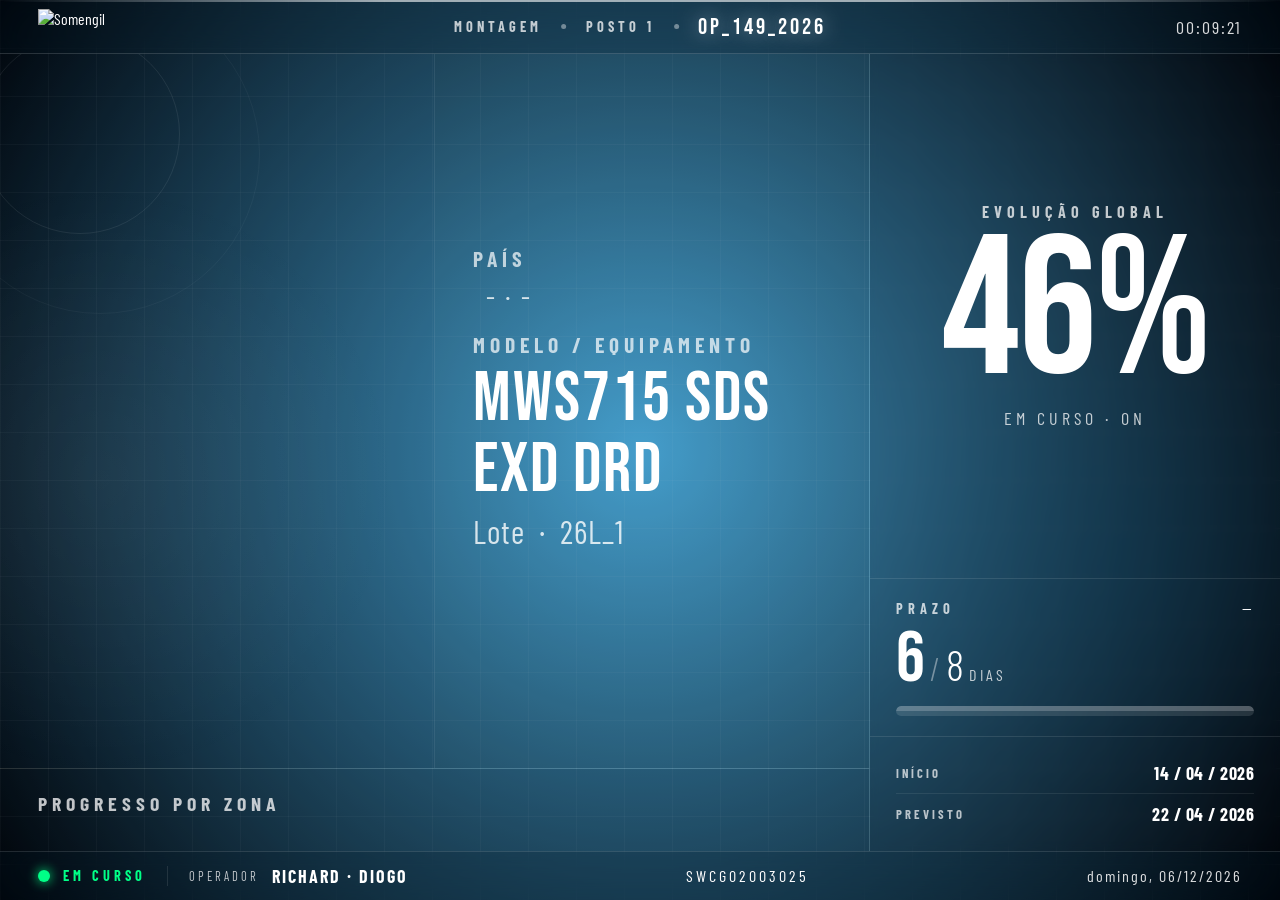
==== index1.html @ 42f98ad4 "Create index1.html" ====
<!DOCTYPE html>
<html lang="pt">
<head>
<meta charset="UTF-8">
<meta name="viewport" content="width=device-width, initial-scale=1.0">
<title>SOMENGIL · PM1</title>
<link href="https://fonts.googleapis.com/css2?family=Bebas+Neue&family=Barlow+Condensed:wght@300;400;600;700;900&display=swap" rel="stylesheet">
<style>
*, *::before, *::after { box-sizing: border-box; margin: 0; padding: 0; }

:root {
  --cyan:  #00d4ff;
  --green: #00ff87;
  --amber: #ffaa00;
  --red:   #ff3b3b;
  --bg:    #03060d;

  /* Alturas de referência — centralizam os números mágicos */
  --header-h: clamp(52px, 6vh, 70px);
  --footer-h: clamp(46px, 5.5vh, 60px);
  --side-pad: clamp(20px, 3vw, 48px);
}

html, body {
  width: 100%; height: 100%;
  background: radial-gradient(circle at center, rgba(81,184,234,1) 0%, rgba(0,0,0,1) 100%);
  background-attachment: fixed;
  color: #fff;
  font-family: 'Barlow Condensed', sans-serif;
  overflow-x: hidden;
  overflow-y: auto;
}

/* ══════════════════════════════════════
   LAYOUT
══════════════════════════════════════ */
.shell {
  display: grid;
  grid-template-rows: var(--header-h) 1fr var(--footer-h);
  height: 100vh;
  height: 100dvh; /* usa dvh quando disponível para evitar saltos em mobile */
  position: relative;
  min-height: 0;
}

/* ══════════════════════════════════════
   BACKGROUND TEXTURE
══════════════════════════════════════ */
.bg-grid {
  position: fixed;
  inset: 0;
  background-image:
    linear-gradient(rgba(255,255,255,0.04) 1px, transparent 1px),
    linear-gradient(90deg, rgba(255,255,255,0.04) 1px, transparent 1px);
  background-size: 48px 48px;
  pointer-events: none;
  z-index: 0;
}

.bg-glow-left {
  position: fixed;
  left: -200px; top: 20%;
  width: 600px; height: 600px;
  background: radial-gradient(circle, rgba(255,255,255,0.06) 0%, transparent 70%);
  pointer-events: none;
  z-index: 0;
}

.bg-glow-right {
  position: fixed;
  right: -100px; bottom: 10%;
  width: 500px; height: 500px;
  background: radial-gradient(circle, rgba(0,80,120,0.15) 0%, transparent 70%);
  pointer-events: none;
  z-index: 0;
}

/* ══════════════════════════════════════
   HEADER
══════════════════════════════════════ */
header {
  position: relative; z-index: 2;
  display: flex;
  align-items: center;
  justify-content: space-between;
  padding: 0 var(--side-pad);
  background: rgba(0,20,40,0.35);
  backdrop-filter: blur(12px);
  border-bottom: 1px solid rgba(255,255,255,0.15);
  min-height: 0;
}

.h-logo {
  display: flex; align-items: center; gap: 14px;
}
.h-logo img { height: clamp(26px, 4vh, 36px); width: auto; display: block; }

.h-brand {
  font-family: 'Bebas Neue', sans-serif;
  font-size: clamp(24px, 3vh, 36px);
  letter-spacing: 6px; color: #fff;
  text-shadow: 0 0 30px rgba(255,255,255,0.3);
}

.h-center {
  position: absolute; left: 50%; transform: translateX(-50%);
  display: flex; align-items: center; gap: clamp(10px, 1.5vw, 20px);
}

.h-badge {
  font-size: clamp(12px, 1.6vh, 16px); font-weight: 700; letter-spacing: 4px;
  text-transform: uppercase; color: rgba(255,255,255,0.75);
  white-space: nowrap;
}

.h-sep { width: 5px; height: 5px; border-radius: 50%; background: rgba(255,255,255,0.4); flex-shrink: 0; }

.h-op {
  font-family: 'Bebas Neue', sans-serif;
  font-size: clamp(18px, 2.6vh, 26px); letter-spacing: 3px; color: #fff;
  text-shadow: 0 0 20px rgba(255,255,255,0.5);
  white-space: nowrap;
}

.h-time {
  font-size: clamp(14px, 2vh, 20px); letter-spacing: 2px; color: rgba(255,255,255,0.85);
  white-space: nowrap;
}

/* ══════════════════════════════════════
   MAIN
══════════════════════════════════════ */
main {
  position: relative; z-index: 2;
  display: grid;
  grid-template-columns: 1fr clamp(340px, 32vw, 475px);
  gap: 0;
  overflow: hidden;
  min-height: 0;
  min-width: 0;
}

/* ══════════════════════════════════════
   LEFT PANEL
   Mudança principal: em vez de 1.2fr / 1px / 0.8fr (que pode esmagar zonas),
   as zonas recebem auto (pelo conteúdo) e o hero recebe 1fr (enche o resto).
   Assim, quando a altura encolhe, é o hero que encolhe primeiro — e nunca as zonas.
══════════════════════════════════════ */
.left {
  display: grid;
  grid-template-rows: minmax(0, 1fr) 1px auto;
  border-right: 1px solid rgba(255,255,255,0.12);
  min-height: 0;
  min-width: 0;
}

.divider-h { background: rgba(255,255,255,0.1); }

/* TOP LEFT — HERO */
.hero {
  display: grid;
  grid-template-columns: 1fr 1fr;
  overflow: hidden;
  min-height: 0;
}

.hero-evolucao {
  padding: clamp(16px, 3vh, 32px) clamp(20px, 3vw, 40px);
  display: flex;
  flex-direction: column;
  justify-content: center;
  border-right: 1px solid rgba(255,255,255,0.08);
  position: relative;
  overflow: visible;
  background: rgba(0,20,50,0.2);
  min-height: 0;
  min-width: 0;
}

.hero-evolucao::before {
  content: '';
  position: absolute;
  left: -20px; top: -20px;
  width: 200px; height: 200px;
  border-radius: 50%;
  border: 1px solid rgba(255,255,255,0.08);
}
.hero-evolucao::after {
  content: '';
  position: absolute;
  left: -60px; top: -60px;
  width: 320px; height: 320px;
  border-radius: 50%;
  border: 1px solid rgba(255,255,255,0.04);
}

.ev-label {
  font-size: 16px; font-weight: 700; letter-spacing: 5px;
  text-transform: uppercase; color: rgba(255,255,255,0.75);
  margin-bottom: 8px; position: relative; z-index: 1;
}

.ev-number {
  font-family: 'Bebas Neue', sans-serif;
  font-size: clamp(120px, 15vw, 200px);
  line-height: .85;
  letter-spacing: -2px;
  position: relative; z-index: 1;
}

.ev-sub {
  font-size: 18px; letter-spacing: 4px;
  color: rgba(255,255,255,0.75);
  text-transform: uppercase;
  margin-top: 12px; position: relative; z-index: 1;
}

/* HERO RIGHT — IDENTIDADE
   Fontes reduzidas e fluidas para poupar altura vertical.
*/
.hero-id {
  padding: clamp(16px, 3vh, 32px) clamp(20px, 3vw, 40px);
  display: flex; flex-direction: column; justify-content: center;
  gap: 0;
  background: rgba(0,10,30,0.15);
  min-height: 0;
  min-width: 0;
  overflow: hidden;
}

.id-modelo-label,
.id-cliente-label {
  font-size: clamp(18px, 2.4vh, 32px);
  font-weight: 700; letter-spacing: 5px;
  text-transform: uppercase; color: rgba(255,255,255,0.7);
  margin-bottom: clamp(4px, 0.8vh, 10px);
}

.id-modelo {
  font-family: 'Bebas Neue', sans-serif;
  font-size: clamp(42px, 5.5vw, 92px);
  letter-spacing: 2px; color: #fff;
  line-height: 1;
  margin-bottom: clamp(4px, 0.8vh, 8px);
}

.id-lote {
  font-size: clamp(22px, 3.6vh, 46px);
  color: rgba(255,255,255,0.8);
  letter-spacing: 1px;
  margin-bottom: clamp(14px, 3vh, 36px);
}

.id-cliente {
  font-size: clamp(21.42px, 2.45vw, 48.96px);
  font-weight: 700;
  text-transform: uppercase; letter-spacing: 1px;
  color: #fff; line-height: 1.1;
  margin-bottom: clamp(4px, 0.8vh, 10px);
}

.id-pais {
  display: flex; align-items: center; gap: clamp(8px, 1vw, 14px);
}
.id-flag {
  font-size: clamp(32px, 5vh, 64px);
  line-height: 1;
}
.id-pais-info {
  font-size: clamp(20px, 3.2vh, 44px);
  letter-spacing: 2px;
  color: rgba(255,255,255,0.8); text-transform: uppercase;
}

/* BOTTOM LEFT — ZONAS
   Paddings e fontes agora fluidos para garantir que cabem sempre.
*/
.zonas-panel {
  padding: clamp(14px, 2.4vh, 28px) clamp(20px, 3vw, 40px);
  display: flex; flex-direction: column; gap: 0;
  background: rgba(0,15,40,0.2);
  min-height: 0;
  min-width: 0;
}

.zonas-title {
  font-size: clamp(16px, 2.2vh, 22px);
  font-weight: 700; letter-spacing: 5px;
  text-transform: uppercase; color: rgba(255,255,255,0.75);
  margin-bottom: clamp(10px, 1.6vh, 16px);
}

.zonas-grid {
  display: grid;
  grid-template-columns: repeat(4, 1fr);
  grid-auto-rows: 1fr;
  gap: clamp(10px, 1.6vh, 16px) clamp(14px, 2vw, 24px);
  flex: 1;
  min-height: 0;
}

.zona-card {
  display: flex; flex-direction: column;
  gap: clamp(4px, 0.8vh, 8px);
  padding: clamp(10px, 1.6vh, 16px) clamp(12px, 1.4vw, 18px);
  border: 1px solid rgba(255,255,255,0.12);
  border-radius: 10px;
  background: rgba(255,255,255,0.07);
  backdrop-filter: blur(8px);
  position: relative;
  overflow: hidden;
  transition: border-color .3s, background .3s;
  min-width: 0;
}

.zona-card.done  { border-color: rgba(0,255,135,0.4);  background: rgba(0,255,135,0.08); }
.zona-card.going { border-color: rgba(255,255,255,0.25); background: rgba(255,255,255,0.1); }
.zona-card.empty { border-color: rgba(255,255,255,0.06); background: rgba(0,0,0,0.15); }

/* Card que ocupa 2 linhas do grid (ex: Planeamento, Testes) */
.zona-card.tall { grid-row: span 2; }

.zona-card-label {
  font-size: clamp(14px, 1.8vh, 22px);
  font-weight: 700; letter-spacing: 3px;
  text-transform: uppercase; color: rgba(255,255,255,0.75);
  white-space: nowrap;
  overflow: hidden;
  text-overflow: ellipsis;
}
.zona-card.done  .zona-card-label { color: #00ff87; }
.zona-card.going .zona-card-label { color: #fff; }
.zona-card.empty .zona-card-label { color: rgba(255,255,255,0.4); }

.zona-card-pct {
  font-family: 'Bebas Neue', sans-serif;
  font-size: clamp(38px, 6vh, 72px);
  line-height: 1; letter-spacing: 1px;
}

.zona-card-bar {
  height: clamp(6px, 1vh, 10px);
  background: rgba(255,255,255,0.12);
  border-radius: 5px; overflow: hidden;
}
.zona-card-fill { height: 100%; border-radius: 5px; }

/* Variante: card em modo lista (ex: Área Técnica → últimos lotes em soldadura) */
.zona-card.list {
  gap: clamp(2px, 0.4vh, 4px);
  justify-content: flex-start;
}
.zona-card.list .zona-card-label {
  margin-bottom: clamp(2px, 0.4vh, 4px);
}
.zona-card-list-header {
  font-size: clamp(10px, 1.2vh, 12px);
  font-weight: 700;
  letter-spacing: 2px;
  text-transform: uppercase;
  color: rgba(255,255,255,0.5);
  padding-bottom: clamp(2px, 0.4vh, 4px);
  border-bottom: 1px solid rgba(255,255,255,0.1);
}
.zona-card-list-items {
  display: flex;
  flex-direction: column;
  gap: clamp(1px, 0.3vh, 3px);
  flex: 1;
  min-height: 0;
  overflow: hidden;
}
.zona-card-list-item {
  font-family: 'Barlow Condensed', sans-serif;
  font-size: clamp(13px, 1.7vh, 18px);
  font-weight: 600;
  color: rgba(255,255,255,0.9);
  letter-spacing: 0.5px;
  white-space: nowrap;
  overflow: hidden;
  text-overflow: ellipsis;
  line-height: 1.25;
}
.zona-card-list-empty {
  font-family: 'Barlow Condensed', sans-serif;
  font-size: clamp(12px, 1.5vh, 16px);
  color: rgba(255,255,255,0.35);
  font-style: italic;
}

/* ══════════════════════════════════════
   RIGHT PANEL
══════════════════════════════════════ */
.right {
  display: flex;
  flex-direction: column;
  overflow: hidden;
  background: rgba(0,10,30,0.25);
  backdrop-filter: blur(4px);
  min-height: 0;
  min-width: 0;
}

/* GLOBO / EVOLUÇÃO */
.globe-section {
  flex: 1;
  display: flex;
  align-items: center;
  justify-content: center;
  position: relative;
  border-bottom: 1px solid rgba(255,255,255,0.1);
  overflow: hidden;
  min-height: 0;
  padding: clamp(10px, 1.5vh, 20px) 0;
}

/* PRAZO */
.prazo-section {
  padding: clamp(14px, 2.2vh, 24px) clamp(18px, 2vw, 28px);
  border-bottom: 1px solid rgba(255,255,255,0.1);
}

.prazo-top {
  display: flex; justify-content: space-between; align-items: flex-end;
  margin-bottom: clamp(8px, 1.2vh, 12px);
  gap: 10px;
}

.prazo-label {
  font-size: clamp(13px, 1.6vh, 16px);
  font-weight: 700; letter-spacing: 5px;
  text-transform: uppercase; color: rgba(255,255,255,0.75);
}

.prazo-folga {
  font-size: clamp(14px, 1.8vh, 18px);
  letter-spacing: 2px;
  text-transform: uppercase;
  text-align: right;
}

.prazo-numbers {
  display: flex; align-items: baseline; gap: 6px;
  margin-bottom: clamp(10px, 1.4vh, 14px);
}
.prazo-used {
  font-family: 'Bebas Neue', sans-serif;
  font-size: clamp(52px, 8vh, 80px);
  line-height: .9; letter-spacing: -1px;
}
.prazo-div { font-size: clamp(24px, 3.6vh, 36px); color: rgba(255,255,255,0.4); font-weight: 300; }
.prazo-total { font-size: clamp(32px, 4.8vh, 48px); color: #fff; font-weight: 300; letter-spacing: -1px; }
.prazo-unit { font-size: clamp(14px, 1.8vh, 18px); letter-spacing: 3px; text-transform: uppercase; color: rgba(255,255,255,0.75); align-self: flex-end; padding-bottom: clamp(6px, 1vh, 10px); }

.prazo-track {
  height: clamp(8px, 1.2vh, 12px);
  background: rgba(255,255,255,0.12);
  border-radius: 6px; overflow: hidden;
}
.prazo-fill-bar {
  height: 100%;
  border-radius: 6px;
  position: relative;
  overflow: hidden;
}
.prazo-fill-bar::after {
  content: '';
  position: absolute;
  top: 0; left: 0; right: 0;
  height: 50%;
  background: rgba(255,255,255,0.2);
  border-radius: 6px 6px 0 0;
}

/* DETALHES */
.details-section {
  padding: clamp(12px, 1.8vh, 20px) clamp(18px, 2vw, 28px);
  display: flex; flex-direction: column; gap: 0;
}

.detail-row {
  display: flex; justify-content: space-between; align-items: center;
  padding: clamp(6px, 1vh, 9px) 0;
  border-bottom: 1px solid rgba(255,255,255,0.08);
}
.detail-row:last-child { border-bottom: none; }

.d-k {
  font-size: clamp(11px, 1.4vh, 14px);
  font-weight: 700; letter-spacing: 3px;
  text-transform: uppercase; color: rgba(255,255,255,0.7);
}
.d-v {
  font-size: clamp(16px, 2vh, 20px);
  font-weight: 700;
  color: #fff; letter-spacing: .5px;
}

/* ══════════════════════════════════════
   FOOTER
══════════════════════════════════════ */
footer {
  position: relative; z-index: 2;
  display: flex; align-items: center; justify-content: space-between;
  padding: 0 var(--side-pad);
  background: rgba(0,20,40,0.35);
  backdrop-filter: blur(12px);
  border-top: 1px solid rgba(255,255,255,0.12);
  min-height: 0;
  gap: 10px;
}

.f-left { display: flex; align-items: center; gap: clamp(8px, 1vw, 16px); min-width: 0; }
.f-dot  { width: 12px; height: 12px; border-radius: 50%; background: var(--green); box-shadow: 0 0 12px var(--green); flex-shrink: 0; }
.f-status { font-size: clamp(12px, 1.6vh, 16px); font-weight: 700; letter-spacing: 4px; text-transform: uppercase; color: var(--green); white-space: nowrap; }
.f-op-label { font-size: clamp(11px, 1.4vh, 14px); letter-spacing: 3px; text-transform: uppercase; color: rgba(255,255,255,0.75); white-space: nowrap; }
.f-op { font-size: clamp(16px, 2vh, 22px); font-weight: 700; letter-spacing: 2px; text-transform: uppercase; color: #fff; white-space: nowrap; }

.f-center { text-align: center; flex-shrink: 1; min-width: 0; }
.f-nserie { font-size: clamp(13px, 1.8vh, 18px); letter-spacing: 3px; color: #fff; text-transform: uppercase; white-space: nowrap; overflow: hidden; text-overflow: ellipsis; }

.f-right { text-align: right; flex-shrink: 0; }
.f-date  { font-size: clamp(13px, 1.8vh, 18px); letter-spacing: 2px; color: rgba(255,255,255,0.85); white-space: nowrap; }

/* ══════════════════════════════════════
   TOP ACCENT
══════════════════════════════════════ */
.top-accent {
  position: fixed; top: 0; left: 0; right: 0; height: 2px; z-index: 100;
  background: linear-gradient(90deg, transparent, rgba(255,255,255,0.6) 30%, rgba(255,255,255,0.6) 70%, transparent);
}

/* ══════════════════════════════════════
   MEDIA QUERIES — ajuste em ecrãs baixos
   Quando a altura da viewport é pequena (típico em 13" touchscreen
   industrial), encolhemos ainda mais o hero-id e damos prioridade às zonas.
══════════════════════════════════════ */
@media (max-height: 820px) {
  .hero-id { padding-top: 14px; padding-bottom: 14px; }
  .id-lote { margin-bottom: 14px; }
  .id-cliente-label { margin-top: 0 !important; }
}

@media (max-height: 720px) {
  /* Em ecrãs muito baixos, esconde decorações laterais do globo para poupar GPU */
  .hero-evolucao::before,
  .hero-evolucao::after { display: none; }

  /* Labels de ID mais compactas */
  .id-modelo-label,
  .id-cliente-label { letter-spacing: 3px; }

  /* Centraliza o hero-id verticalmente para aproveitar espaço */
  .hero-id { gap: 0; }
}

@media (max-height: 620px) {
  /* Em alturas críticas, o hero-id passa de 2 blocos (modelo + cliente)
     para layout mais apertado e o globo fica um pouco mais pequeno. */
  .id-lote { margin-bottom: 8px; }
  .zonas-grid { gap: 8px 12px; }
  .zona-card { padding: 8px 12px; }
  .zona-card-pct { font-size: clamp(32px, 5vh, 48px); }
}

/* Ecrãs estreitos — empilha painéis (útil se a unidade rodar em portrait) */
@media (max-width: 900px) {
  html, body {
    min-width: 0;
  }

  .shell {
    width: 100%;
    max-width: 100%;
    height: auto;
    min-height: 100vh;
    overflow-x: hidden;
  }

  main {
    width: 100%;
    max-width: 100%;
    grid-template-columns: 1fr;
    grid-template-rows: 1fr auto;
  }

  .left,
  .right,
  .zonas-panel,
  .prazo-section,
  .details-section,
  .hero,
  .hero-evolucao,
  .hero-id {
    width: 100%;
    max-width: 100%;
  }

  .hero {
    grid-template-columns: 1fr;
  }

  .hero-evolucao,
  .hero-id,
  .zonas-panel,
  .prazo-section,
  .details-section {
    padding-left: clamp(12px, 3vw, 20px);
    padding-right: clamp(12px, 3vw, 20px);
  }

  .hero-evolucao {
    padding-top: clamp(14px, 2.5vh, 22px);
    padding-bottom: clamp(14px, 2.5vh, 22px);
  }

  .hero-id {
    padding-top: clamp(14px, 2.5vh, 22px);
    padding-bottom: clamp(14px, 2.5vh, 22px);
  }

  .prazo-numbers {
    flex-wrap: wrap;
    gap: 0.5rem;
  }

  .prazo-used {
    font-size: clamp(40px, 10vw, 60px);
  }

  .prazo-div,
  .prazo-total {
    font-size: clamp(22px, 6vw, 34px);
  }

  .prazo-unit {
    font-size: clamp(12px, 3.5vw, 16px);
  }

  .zona-card {
    padding: clamp(8px, 1.2vh, 12px);
  }

  .zonas-grid {
    width: 100%;
    max-width: 100%;
    grid-template-columns: repeat(2, minmax(0, 1fr));
    gap: clamp(8px, 1.2vh, 12px) clamp(10px, 2vw, 14px);
    grid-auto-rows: minmax(0, auto);
  }

  .zona-card {
    width: 100%;
    min-width: 0;
  }

  .id-modelo {
    font-size: clamp(28px, 8vw, 46px);
  }

  .id-cliente {
    font-size: clamp(18px, 5vw, 36px);
  }

  .id-pais-info {
    font-size: clamp(16px, 4vw, 30px);
  }

  .detail-row {
    flex-wrap: wrap;
    gap: 0.5rem;
  }

  .d-v {
    font-size: clamp(14px, 3.5vw, 18px);
  }

  .left { border-right: none; border-bottom: 1px solid rgba(255,255,255,0.12); }
  .h-center { display: none; } /* demasiado apertado */
}
</style>
</head>
<body>

<div class="top-accent"></div>
<div class="bg-grid"></div>
<div class="bg-glow-left"></div>
<div class="bg-glow-right"></div>

<div class="shell">

  <!-- HEADER -->
  <header>
    <div class="h-logo">
      <img src="https://res.cloudinary.com/djxxk3ipz/image/upload/v1776687956/somengil_logo_white_wzwrm0.png" alt="Somengil">
    </div>

    <div class="h-center">
      <span class="h-badge">Montagem</span>
      <div class="h-sep"></div>
      <span class="h-badge">Posto 1</span>
      <div class="h-sep"></div>
      <span class="h-op">OP_149_2026</span>
    </div>

    <span class="h-time" id="htime">—</span>
  </header>

  <!-- MAIN -->
  <main>

    <!-- LEFT -->
    <div class="left">

      <!-- HERO -->
      <div class="hero">
        <div class="hero-evolucao" style="align-items:center;justify-content:center;padding:0;overflow:visible;position:relative;" id="globeContainer">
          <!-- Three.js globe renders here -->
        </div>

        <div class="hero-id">
          <div class="id-modelo-label">País</div>
          <div class="id-pais">
            <span class="id-flag"></span>
            <span class="id-pais-info">- · -</span>
          </div>

          <div class="id-cliente-label" style="margin-top:clamp(10px,2vh,20px);">Modelo / Equipamento</div>
          <div class="id-modelo">MWS715 SDS EXD DRD</div>
          <div class="id-lote">Lote &nbsp;·&nbsp; 26L_1</div>
        </div>
      </div>

      <div class="divider-h"></div>

      <!-- ZONAS -->
      <div class="zonas-panel">
        <div class="zonas-title">Progresso por Zona</div>
        <div class="zonas-grid" id="zonasGrid"></div>
      </div>

    </div>

    <!-- RIGHT -->
    <div class="right">

      <!-- EVOLUÇÃO -->
      <div class="globe-section" style="flex-direction:column;gap:clamp(6px,1vh,10px);">
        <div style="font-size:clamp(14px,1.8vh,20px);font-weight:700;letter-spacing:5px;text-transform:uppercase;color:rgba(255,255,255,0.75);">Evolução Global</div>
        <div id="evNum" style="font-family:'Bebas Neue',sans-serif;font-size:clamp(140px,22vh,340px);line-height:.85;letter-spacing:-2px;">46%</div>
        <div id="statusLabel" style="font-size:clamp(15px,2vh,22px);letter-spacing:4px;color:rgba(255,255,255,0.75);text-transform:uppercase;">Em Curso · ON</div>
      </div>

      <!-- PRAZO -->
      <div class="prazo-section">
        <div class="prazo-top">
          <span class="prazo-label">Prazo</span>
          <span class="prazo-folga" id="folgaSpan">—</span>
        </div>
        <div class="prazo-numbers">
          <div class="prazo-used" id="prazoUsed">6</div>
          <div class="prazo-div">/</div>
          <div class="prazo-total">8</div>
          <div class="prazo-unit">dias</div>
        </div>
        <div class="prazo-track">
          <div class="prazo-fill-bar" id="prazoBar"></div>
        </div>
      </div>

      <!-- DETALHES -->
      <div class="details-section">
        <div class="detail-row">
          <span class="d-k">Início</span>
          <span class="d-v">14 / 04 / 2026</span>
        </div>
        <div class="detail-row">
          <span class="d-k">Previsto</span>
          <span class="d-v">22 / 04 / 2026</span>
        </div>
      </div>

    </div>

  </main>

  <!-- FOOTER -->
  <footer>
    <div class="f-left">
      <div class="f-dot"></div>
      <span class="f-status">Em Curso</span>
      <span style="width:1px;height:20px;background:rgba(255,255,255,0.1);margin:0 8px;flex-shrink:0;"></span>
      <span class="f-op-label">Operador</span>
      <span class="f-op">Richard · Diogo</span>
    </div>
    <div class="f-center">
      <div class="f-nserie">SWCG02003025</div>
    </div>
    <div class="f-right">
      <div class="f-date" id="fdate">—</div>
    </div>
  </footer>

</div>

<script src="https://cdnjs.cloudflare.com/ajax/libs/three.js/r128/three.min.js"></script>
<script>
const SHEET_CONFIG_DEFAULT = {
  id: '1GQUB52a2gKR429bjqJrNkbP5rjR7Z_4v85z9M7_Cr8Y',
  tab: 'PM1',
  keyHeader: null,
  keyValue: null,
  targetHeader: 'EVOLUÇÃO',
  targetColumn: 'Y',
};

// Cache system to avoid multiple fetches
let sheetCache = {};
let sheetCachePromises = {};

function getCacheKey(config) {
  const cfg = Object.assign({}, SHEET_CONFIG_DEFAULT, config);
  return `${cfg.id}|${cfg.tab}`;
}

function getSheetEndpoint(config) {
  const sheetId = encodeURIComponent(config.id);
  const sheetTab = encodeURIComponent(config.tab);
  return `https://docs.google.com/spreadsheets/d/${sheetId}/gviz/tq?tqx=out:json&sheet=${sheetTab}&headers=1`;
}

function parseGvizResponse(text) {
  const match = text.match(/google\.visualization\.Query\.setResponse\((.*)\);?$/s);
  if (!match) {
    throw new Error('Invalid Google Sheets response format');
  }
  return JSON.parse(match[1]);
}

function normalizeString(value) {
  return String(value || '').trim().normalize('NFC').toLowerCase();
}

function columnLetterToIndex(letter) {
  if (!letter) return -1;
  const normalized = String(letter).trim().toUpperCase();
  let index = 0;
  for (let i = 0; i < normalized.length; i += 1) {
    const charCode = normalized.charCodeAt(i);
    if (charCode < 65 || charCode > 90) {
      return -1;
    }
    index = index * 26 + (charCode - 65 + 1);
  }
  return index - 1;
}

function findSheetCell(table, headerLabel, fallbackColumn) {
  if (!table || !Array.isArray(table.cols)) {
    return -1;
  }

  // Prioritize column letter if provided
  if (fallbackColumn) {
    const fallbackIndex = columnLetterToIndex(fallbackColumn);
    if (fallbackIndex >= 0 && fallbackIndex < table.cols.length) {
      return fallbackIndex;
    }
  }

  // Fall back to header matching
  if (headerLabel) {
    const label = normalizeString(headerLabel);
    return table.cols.findIndex(col => normalizeString(col.label || col.id || '') === label);
  }

  return -1;
}

function getValueFromRow(row, index) {
  if (!row || !Array.isArray(row.c) || index < 0) {
    return null;
  }
  const cell = row.c[index];
  if (!cell) {
    return null;
  }
  return cell.v != null ? cell.v : (cell.f != null ? cell.f : null);
}

function findRowByKey(table, keyHeader, keyValue) {
  if (!Array.isArray(table.rows) || table.rows.length === 0) {
    return null;
  }
  if (keyHeader && keyValue) {
    const keyIndex = findSheetCell(table, keyHeader);
    if (keyIndex >= 0) {
      const found = table.rows.find(row => {
        const cellValue = getValueFromRow(row, keyIndex);
        return normalizeString(cellValue) === normalizeString(keyValue);
      });
      if (found) {
        return found;
      }
    }
  }
  return table.rows[0] || null;
}

function parseSheetPercentage(value) {
  if (value == null) {
    return null;
  }

  if (typeof value === 'number') {
    const pct = Math.abs(value) <= 1 ? value * 100 : value;
    return Math.round(pct);
  }

  const str = String(value).trim();
  const percentMatch = str.match(/^(-?\d+(?:[\.,]\d+)?)\s*%$/);
  if (percentMatch) {
    return Math.round(Number(percentMatch[1].replace(',', '.')));
  }

  const numericMatch = str.replace(/\s+/g, '').replace(',', '.').match(/(-?\d+(?:\.\d+)?)/);
  if (!numericMatch) {
    return null;
  }
  const numeric = Number(numericMatch[1]);
  const pct = numeric <= 1 ? numeric * 100 : numeric;
  return Math.round(pct);
}

function parseSheetDate(value) {
  if (value == null) {
    return null;
  }

  // Handle Google Sheets date format like "Date(2026,3,14)"
  const dateMatch = String(value).match(/Date\((\d+),(\d+),(\d+)\)/);
  if (dateMatch) {
    const year = parseInt(dateMatch[1]);
    const month = parseInt(dateMatch[2]); // 0-based in JS Date
    const day = parseInt(dateMatch[3]);
    const date = new Date(year, month, day);
    return date;
  }

  // Try to parse as regular date string
  const date = new Date(String(value));
  if (!isNaN(date.getTime())) {
    return date;
  }

  return null;
}

function formatSheetDate(value) {
  const date = parseSheetDate(value);
  if (!date) {
    return String(value);
  }
  return date.toLocaleDateString('pt-PT', { day: '2-digit', month: '2-digit', year: 'numeric' });
}

function getDaysDiff(dateValue1, dateValue2) {
  const date1 = parseSheetDate(dateValue1);
  const date2 = parseSheetDate(dateValue2);
  
  if (!date1 || !date2) {
    return null;
  }

  // Reset time to midnight for accurate day difference
  date1.setHours(0, 0, 0, 0);
  date2.setHours(0, 0, 0, 0);

  return Math.floor((date2 - date1) / (1000 * 60 * 60 * 24));
}

async function fetchSheetTable(config) {
  const endpoint = getSheetEndpoint(config);
  const response = await fetch(endpoint, { cache: 'no-cache' });
  if (!response.ok) {
    throw new Error(`Sheet fetch failed: ${response.status} ${response.statusText}`);
  }
  const text = await response.text();
  const json = parseGvizResponse(text);
  if (!json || !json.table) {
    throw new Error('Sheet response did not contain table data');
  }
  return json.table;
}

function buildRowLookup(table, row) {
  const valuesByHeader = {};
  const valuesByColumn = {};

  if (!row || !Array.isArray(table.cols)) {
    return { valuesByHeader, valuesByColumn };
  }

  table.cols.forEach((col, index) => {
    const value = getValueFromRow(row, index);
    valuesByColumn[index] = value;

    const normalizedLabel = normalizeString(col.label || col.id || `col${index}`);
    valuesByHeader[normalizedLabel] = value;
  });

  return { valuesByHeader, valuesByColumn };
}

async function loadSheetDataCached(config = {}, options = {}) {
  const cfg = Object.assign({}, SHEET_CONFIG_DEFAULT, config);
  const cacheKey = getCacheKey(cfg);
  const forceReload = options.forceReload === true;

  if (!forceReload && sheetCache[cacheKey]) {
    return sheetCache[cacheKey];
  }

  if (!forceReload && sheetCachePromises[cacheKey]) {
    return await sheetCachePromises[cacheKey];
  }

  const promise = (async () => {
    const table = await fetchSheetTable(cfg);
    const row = findRowByKey(table, cfg.keyHeader, cfg.keyValue);
    if (!row) {
      throw new Error('No data row found in sheet');
    }

    const lookup = buildRowLookup(table, row);
    const result = { table, row, valuesByHeader: lookup.valuesByHeader, valuesByColumn: lookup.valuesByColumn };

    sheetCache[cacheKey] = result;
    delete sheetCachePromises[cacheKey];
    return result;
  })();

  sheetCachePromises[cacheKey] = promise;
  try {
    return await promise;
  } catch (error) {
    delete sheetCachePromises[cacheKey];
    throw error;
  }
}

async function loadSheetRow(config = {}) {
  const cached = await loadSheetDataCached(config);
  return cached;
}

function getSheetRowValue(rowData, targetHeader, targetColumn) {
  if (!rowData) {
    return null;
  }

  if (targetHeader) {
    const normalizedHeader = normalizeString(targetHeader);
    if (Object.prototype.hasOwnProperty.call(rowData.valuesByHeader, normalizedHeader)) {
      return rowData.valuesByHeader[normalizedHeader];
    }
  }

  if (targetColumn) {
    const index = columnLetterToIndex(targetColumn);
    if (index >= 0) {
      return rowData.valuesByColumn[index];
    }
  }

  return null;
}

async function loadSheetValue(config = {}) {
  const cfg = Object.assign({}, SHEET_CONFIG_DEFAULT, config);
  const cached = await loadSheetDataCached(cfg);

  return getSheetRowValue(cached, cfg.targetHeader, cfg.targetColumn);
}

function rowValuesSnapshot(rowData) {
  if (!rowData || !rowData.valuesByHeader) {
    return '';
  }
  const entries = Object.entries(rowData.valuesByHeader).sort(([a], [b]) => a.localeCompare(b));
  return JSON.stringify(entries);
}

function watchSheetRow(config = {}, onChange, intervalMs = 20000) {
  let lastSnapshot = null;
  let stopped = false;

  async function check() {
    if (stopped) return;
    try {
      const cached = await loadSheetDataCached(config, { forceReload: true });
      const snapshot = rowValuesSnapshot(cached);
      if (snapshot !== lastSnapshot) {
        lastSnapshot = snapshot;
        onChange(cached);
      }
    } catch (error) {
      console.warn('Sheet watch error:', error);
    }
  }

  check();
  const intervalId = setInterval(check, intervalMs);
  return () => {
    stopped = true;
    clearInterval(intervalId);
  };
}

/**
 * Calcula dias úteis (segunda a sexta) entre duas datas em Portugal
 * @param {Date|String|Number} startDate - Data inicial
 * @param {Date|String|Number} endDate - Data final
 * @param {Boolean} includeStartDay - Se inclui o primeiro dia (padrão: true)
 * @param {Number} year - Ano para determinar feriados (padrão: ano da startDate)
 * @returns {Number} Número de dias úteis
 */
function getWorkDaysCount(startDate, endDate, includeStartDay = true, year = null) {
  const start = parseSheetDate(startDate);
  const end = parseSheetDate(endDate);
  
  if (!start || !end) {
    return null;
  }

  // Feriados nacionais em Portugal (formato: MM-DD)
  const ptHolidays = [
    '01-01', // Ano Novo
    '04-25', // Dia da Liberdade
    '05-01', // Dia do Trabalho
    '06-10', // Dia de Portugal
    '08-15', // Assunção
    '10-05', // Proclamação da República
    '11-01', // Dia de Todos os Santos
    '12-01', // Restauração da Independência
    '12-25', // Natal
  ];

  // Feriados móveis para 2026
  const mobileHolidays2026 = [
    '02-17', // Terça de Carnaval
    '04-17', // Sexta-feira Santa
  ];

  const year4Start = start.getFullYear();
  if (year === year4Start) {
    ptHolidays.push(...mobileHolidays2026);
  }

  const isHoliday = (date) => {
    const monthDay = String(date.getMonth() + 1).padStart(2, '0') + '-' + String(date.getDate()).padStart(2, '0');
    return ptHolidays.includes(monthDay);
  };

  const isWorkDay = (date) => {
    const dayOfWeek = date.getDay();
    // 0 = domingo, 1 = segunda, ..., 5 = sexta, 6 = sábado
    return dayOfWeek >= 1 && dayOfWeek <= 5 && !isHoliday(date);
  };

  let count = 0;
  const current = new Date(start);
  current.setHours(0, 0, 0, 0);
  end.setHours(0, 0, 0, 0);

  // Ajestar se não inclui o dia de início
  if (!includeStartDay) {
    current.setDate(current.getDate() + 1);
  }

  while (current <= end) {
    if (isWorkDay(current)) {
      count++;
    }
    current.setDate(current.getDate() + 1);
  }

  return count;
}

/**
 * Retorna informações de prazo com dias úteis
 * @param {Date|String|Number} startDate - Data de início
 * @param {Date|String|Number} dueDate - Data prevista
 * @param {Date|String|Number} todayDate - Data atual (padrão: hoje)
 * @returns {Object} { totalWorkDays, remainingWorkDays, percentage }
 */
function getDeadlineInfo(startDate, dueDate, todayDate = new Date()) {
  const start = parseSheetDate(startDate);
  const due = parseSheetDate(dueDate);
  const today = parseSheetDate(todayDate);
  
  if (!start || !due || !today) {
    return null;
  }

  const totalWorkDays = getWorkDaysCount(start, due, true, start.getFullYear());
  const remainingWorkDays = getWorkDaysCount(today, due, false, today.getFullYear());
  
  return {
    totalWorkDays,
    remainingWorkDays,
    daysElapsed: totalWorkDays - remainingWorkDays,
    percentage: totalWorkDays > 0 ? Math.round(((totalWorkDays - remainingWorkDays) / totalWorkDays) * 100) : 0
  };
}

/**
 * Retorna o emoji da bandeira baseado no nome do país
 * @param {String} countryName - Nome do país
 * @returns {String} Emoji da bandeira ou 🇺🇳 se não encontrado
 */
function getCountryFlag(countryName) {
  if (!countryName || typeof countryName !== 'string') {
    return '🇺🇳'; // United Nations flag as fallback
  }

  const country = countryName.trim().toLowerCase();

  // Mapeamento de países para códigos ISO de 2 letras
  const countryMap = {
    'portugal': 'PT',
    'portuguesa': 'PT',
    'espanha': 'ES',
    'spain': 'ES',
    'frança': 'FR',
    'france': 'FR',
    'itália': 'IT',
    'italy': 'IT',
    'alemanha': 'DE',
    'germany': 'DE',
    'reino unido': 'GB',
    'united kingdom': 'GB',
    'uk': 'GB',
    'estados unidos': 'US',
    'united states': 'US',
    'usa': 'US',
    'brasil': 'BR',
    'brazil': 'BR',
    'méxico': 'MX',
    'mexico': 'MX',
    'peru': 'PE',
    'perú': 'PE',
    'chile': 'CL',
    'colômbia': 'CO',
    'colombia': 'CO',
    'argentina': 'AR',
    'equador': 'EC',
    'ecuador': 'EC',
    'uruguai': 'UY',
    'uruguay': 'UY',
    'paraguai': 'PY',
    'paraguay': 'PY',
    'venezuela': 'VE',
    'bolívia': 'BO',
    'bolivia': 'BO',
    'panamá': 'PA',
    'panama': 'PA',
    'costa rica': 'CR',
    'costa-rica': 'CR',
    'nicarágua': 'NI',
    'nicaragua': 'NI',
    'honduras': 'HN',
    'el salvador': 'SV',
    'elsalvador': 'SV',
    'guatemala': 'GT',
    'belize': 'BZ',
    'andorra': 'AD',
    'angola': 'AO',
    'moçambique': 'MZ',
    'mozambique': 'MZ',
    'cabo verde': 'CV',
    'caboverde': 'CV',
    'guiné-bissau': 'GW',
    'guine-bissau': 'GW',
    'são tomé e príncipe': 'ST',
    'sao tome e principe': 'ST',
    'timor-leste': 'TL',
    'timor leste': 'TL',
    'macau': 'MO',
    'macao': 'MO'
  };

  const countryCode = countryMap[country];
  if (!countryCode) {
    return '🇺🇳'; // Fallback
  }

  // Converter código ISO para emoji de bandeira
  // A = 127462 (🇦), B = 127463 (🇧), etc.
  const flag = countryCode
    .toUpperCase()
    .split('')
    .map(char => String.fromCodePoint(127462 + char.charCodeAt(0) - 65))
    .join('');

  return flag;
}

/**
 * Retorna as coordenadas geográficas (latitude, longitude) de um país
 * @param {String} countryName - Nome do país
 * @returns {Object} {lat, lon} ou coordenadas de Portugal como fallback
 */
function getCountryCoordinates(countryName) {
  if (!countryName || typeof countryName !== 'string') {
    return { lat: 38.7, lon: -9.1 }; // Portugal como fallback
  }

  const country = countryName.trim().toLowerCase();

  // Mapeamento de países para coordenadas [latitude, longitude]
  const coordinatesMap = {
    'portugal': { lat: 38.7, lon: -9.1 },
    'portuguesa': { lat: 38.7, lon: -9.1 },
    'espanha': { lat: 40.4, lon: -3.7 },
    'spain': { lat: 40.4, lon: -3.7 },
    'frança': { lat: 48.9, lon: 2.4 },
    'france': { lat: 48.9, lon: 2.4 },
    'itália': { lat: 41.9, lon: 12.5 },
    'italy': { lat: 41.9, lon: 12.5 },
    'alemanha': { lat: 52.5, lon: 13.4 },
    'germany': { lat: 52.5, lon: 13.4 },
    'reino unido': { lat: 51.5, lon: -0.1 },
    'united kingdom': { lat: 51.5, lon: -0.1 },
    'uk': { lat: 51.5, lon: -0.1 },
    'estados unidos': { lat: 38.9, lon: -77.0 },
    'united states': { lat: 38.9, lon: -77.0 },
    'usa': { lat: 38.9, lon: -77.0 },
    'brasil': { lat: -15.8, lon: -47.9 },
    'brazil': { lat: -15.8, lon: -47.9 },
    'méxico': { lat: 19.4, lon: -99.1 },
    'mexico': { lat: 19.4, lon: -99.1 },
    'peru': { lat: -9.2, lon: -75.0 },
    'perú': { lat: -9.2, lon: -75.0 },
    'chile': { lat: -33.4, lon: -70.7 },
    'colômbia': { lat: 4.7, lon: -74.1 },
    'colombia': { lat: 4.7, lon: -74.1 },
    'argentina': { lat: -34.6, lon: -58.4 },
    'equador': { lat: -0.2, lon: -78.5 },
    'ecuador': { lat: -0.2, lon: -78.5 },
    'uruguai': { lat: -34.9, lon: -56.2 },
    'uruguay': { lat: -34.9, lon: -56.2 },
    'paraguai': { lat: -25.3, lon: -57.6 },
    'paraguay': { lat: -25.3, lon: -57.6 },
    'venezuela': { lat: 10.5, lon: -66.9 },
    'bolívia': { lat: -16.5, lon: -68.1 },
    'bolivia': { lat: -16.5, lon: -68.1 },
    'panamá': { lat: 8.98, lon: -79.5 },
    'panama': { lat: 8.98, lon: -79.5 },
    'costa rica': { lat: 9.93, lon: -84.1 },
    'costa-rica': { lat: 9.93, lon: -84.1 },
    'nicarágua': { lat: 12.1, lon: -86.3 },
    'nicaragua': { lat: 12.1, lon: -86.3 },
    'honduras': { lat: 14.1, lon: -87.2 },
    'el salvador': { lat: 13.7, lon: -89.2 },
    'elsalvador': { lat: 13.7, lon: -89.2 },
    'guatemala': { lat: 14.6, lon: -90.5 },
    'belize': { lat: 17.3, lon: -88.8 },
    'andorra': { lat: 42.5, lon: 1.5 },
    'angola': { lat: -8.8, lon: 13.2 },
    'moçambique': { lat: -25.9, lon: 32.6 },
    'mozambique': { lat: -25.9, lon: 32.6 },
    'cabo verde': { lat: 14.9, lon: -23.5 },
    'caboverde': { lat: 14.9, lon: -23.5 },
    'guiné-bissau': { lat: 11.9, lon: -15.6 },
    'guine-bissau': { lat: 11.9, lon: -15.6 },
    'são tomé e príncipe': { lat: 0.3, lon: 6.7 },
    'sao tome e principe': { lat: 0.3, lon: 6.7 },
    'timor-leste': { lat: -8.6, lon: 125.6 },
    'timor leste': { lat: -8.6, lon: 125.6 },
    'macau': { lat: 22.2, lon: 113.5 },
    'macao': { lat: 22.2, lon: 113.5 }
  };

  return coordinatesMap[country] || { lat: 38.7, lon: -9.1 }; // Portugal como fallback
}

</script>
<script>
/* ── CORES ── */
const ec = v => v >= 75 ? '#00ff87' : v >= 40 ? '#00d4ff' : '#ffaa00';
const bc = v => v === 100 ? '#00ff87' : v > 0 ? '#00d4ff' : null;

/* ── CONFIGURAÇÃO DE SHEET ── */
const SHEET_POLL_INTERVAL = 20000;
const SHEET_CONFIG = { id: '1GQUB52a2gKR429bjqJrNkbP5rjR7Z_4v85z9M7_Cr8Y', tab: 'PM1' };

const FALLBACK_EV = 46;
const evEl = document.getElementById('evNum');
const modelEl = document.querySelector('.id-modelo');
const MODEL_FALLBACK = modelEl ? modelEl.textContent.trim() : 'MWS715 SDS EXD DRD';
const loteEl = document.querySelector('.id-lote');
const LOTE_FALLBACK = loteEl ? loteEl.textContent.trim() : 'Lote · 26L_1';
const paisInfoEl = document.querySelector('.id-pais-info');
const PAIS_INFO_FALLBACK = paisInfoEl ? paisInfoEl.textContent.trim() : 'Peru · EN';
const flagEl = document.querySelector('.id-flag');
const operadorEl = document.querySelector('.f-op');
const OPERADOR_FALLBACK = operadorEl ? operadorEl.textContent.trim() : 'Richard · Diogo';
const nserieEl = document.querySelector('.f-nserie');
const NSERIE_FALLBACK = nserieEl ? nserieEl.textContent.trim() : 'SWCG02003025';
const dataInicioEl = document.querySelectorAll('.d-v')[0];
const DATA_INICIO_FALLBACK = dataInicioEl ? dataInicioEl.textContent.trim() : '14 / 04 / 2026';
const dataPrevistaEl = document.querySelectorAll('.d-v')[1];
const DATA_PREVISTA_FALLBACK = dataPrevistaEl ? dataPrevistaEl.textContent.trim() : '22 / 04 / 2026';
const ordProdEl = document.querySelector('.h-op');
const ORD_PROD_FALLBACK = ordProdEl ? ordProdEl.textContent.trim() : 'OP_149_2026';
const folgaEl = document.getElementById('folgaSpan');
const prazoUsedEl = document.getElementById('prazoUsed');
const prazoBarEl = document.getElementById('prazoBar');
const prazoTotalEl = document.querySelector('.prazo-total');
const statusEl = document.getElementById('statusLabel');
const zg = document.getElementById('zonasGrid');

const ZONA_CONFIGS = [
  { nome: 'Cuba', header: 'CUBA', column: 'AA' },
  { nome: 'Estrutura', header: 'ESTRUTURA', column: 'AB' },
  {
    nome: 'Planeamento',
    type: 'list',
    tall: true,
    listSource: {
      tab: 'soldaduraEditávelMulti',
      header: 'LOTE',
      column: 'D',
      limit: 5,
    },
  },
  {
    nome: 'Histórico',
    type: 'list',
    tall: true,
    listSource: {
      tab: 'PS1',
      mode: 'row-headers',
      startColumn: 'CO',
      endColumn: 'DK',
      ignoreLabels: ['%'],
      hideHeader: true,
      limit: 50,
    },
  },
  { nome: 'Envolventes', header: 'ENVOLVENTES', column: 'AD' },
  { nome: 'Interior', header: 'INTERIOR', column: 'AC' },
];

// Cache simples para a lista de lotes — partilhado pelo refresh periódico
const ZONA_LIST_CACHE = {};

function updateEvolucao(value) {
  const pct = Number.isFinite(value) ? value : FALLBACK_EV;
  evEl.textContent = `${pct}%`;
  evEl.style.color = ec(pct);
  evEl.style.textShadow = `0 0 60px ${ec(pct)}40`;
}

function getFieldValue(rowData, header, column, fallback = null) {
  const value = rowData ? getSheetRowValue(rowData, header, column) : null;
  if (value == null || (typeof value === 'string' && value.trim() === '')) {
    return fallback;
  }
  return value;
}

function renderText(el, value, fallback = '') {
  if (!el) return;
  el.textContent = value != null ? String(value) : fallback;
}

function renderLote(value) {
  if (!loteEl) return;
  loteEl.innerHTML = `Lote &nbsp;·&nbsp; ${String(value != null ? value : LOTE_FALLBACK)}`;
}

// Helper: escape básico para conteúdo dinâmico inserido via innerHTML
function escapeHtml(str) {
  return String(str == null ? '' : str)
    .replace(/&/g, '&amp;')
    .replace(/</g, '&lt;')
    .replace(/>/g, '&gt;')
    .replace(/"/g, '&quot;')
    .replace(/'/g, '&#39;');
}

// Promises in-flight de fetch a separadores secundários, para de-dupe no mesmo tick.
const SECONDARY_TAB_INFLIGHT = {};

// Vai buscar a linha 2 (primeira linha de dados) de um separador e devolve os
// campos pedidos como { [chave]: valor }. Cada campo é { header, column }.
// Faz de-dupe se já existe um fetch em curso para o mesmo separador.
async function fetchSecondaryRowFields(tab, fields) {
  if (!SECONDARY_TAB_INFLIGHT[tab]) {
    SECONDARY_TAB_INFLIGHT[tab] = fetchSheetTable({ id: SHEET_CONFIG_DEFAULT.id, tab })
      .finally(() => { delete SECONDARY_TAB_INFLIGHT[tab]; });
  }
  const table = await SECONDARY_TAB_INFLIGHT[tab];
  const out = {};
  if (!table || !Array.isArray(table.rows) || !table.rows[0]) {
    return out;
  }
  const firstRow = table.rows[0];
  Object.keys(fields).forEach(key => {
    const { header, column } = fields[key];
    const idx = findSheetCell(table, header, column);
    out[key] = idx >= 0 ? getValueFromRow(firstRow, idx) : null;
  });
  return out;
}

// Lê valores de várias colunas em várias linhas de um separador.
// `columns` é um objecto { chave: { header, column } } a definir as colunas pretendidas.
// `startRow`/`endRow` são números de linha 1-indexed da Sheet (linha 1 = cabeçalho).
// Devolve um array de objectos, um por linha de dados, com as chaves pedidas.
//
// Nota técnica: o gviz com headers=1 desloca os índices — a linha 2 da Sheet
// corresponde a rows[0], a linha 3 a rows[1], etc. Esta função abstrai isso.
async function fetchSecondaryRowsRange(tab, columns, startRow, endRow) {
  if (!SECONDARY_TAB_INFLIGHT[tab]) {
    SECONDARY_TAB_INFLIGHT[tab] = fetchSheetTable({ id: SHEET_CONFIG_DEFAULT.id, tab })
      .finally(() => { delete SECONDARY_TAB_INFLIGHT[tab]; });
  }
  const table = await SECONDARY_TAB_INFLIGHT[tab];
  if (!table || !Array.isArray(table.rows)) return [];

  // Resolver o índice de cada coluna uma vez
  const resolved = {};
  Object.keys(columns).forEach(key => {
    const { header, column } = columns[key];
    resolved[key] = findSheetCell(table, header, column);
  });

  // Linha N (1-indexed) da Sheet → rows[N-2] no gviz (porque rows[0] = linha 2)
  const startIdx = Math.max(0, startRow - 2);
  const endIdx = Math.min(table.rows.length - 1, endRow - 2);

  const out = [];
  for (let i = startIdx; i <= endIdx; i += 1) {
    const row = table.rows[i];
    if (!row) continue;
    const obj = {};
    Object.keys(resolved).forEach(key => {
      const idx = resolved[key];
      obj[key] = idx >= 0 ? getValueFromRow(row, idx) : null;
    });
    out.push(obj);
  }
  return out;
}

// Vai buscar valores de uma coluna do separador `tab` para alimentar um card-lista.
//
// Modo "column" (default): lê primeiras N linhas da coluna `column` (ou pelo `header`).
// Modo "row-headers": lê os labels do cabeçalho (linha 1) das colunas entre
// `startColumn` e `endColumn`, e devolve só aqueles cuja célula da linha 2
// não está vazia. Útil para mostrar "que postos estão activos agora".
async function fetchZonaListValues(source) {
  const cfg = {
    id: SHEET_CONFIG_DEFAULT.id,
    tab: source.tab,
  };
  const table = await fetchSheetTable(cfg);

  if (source.mode === 'row-headers') {
    if (!table || !Array.isArray(table.cols) || !Array.isArray(table.rows) || !table.rows[0]) {
      return [];
    }
    const startIdx = columnLetterToIndex(source.startColumn);
    const endIdx = columnLetterToIndex(source.endColumn);
    if (startIdx < 0 || endIdx < 0 || endIdx < startIdx) {
      return [];
    }
    const ignore = new Set((source.ignoreLabels || []).map(s => String(s).trim()));
    const firstRow = table.rows[0]; // linha 2 da Sheet (gviz com headers=1 desloca)
    const limit = Math.max(1, source.limit || 50);
    const values = [];
    for (let i = startIdx; i <= endIdx && i < table.cols.length && values.length < limit; i += 1) {
      const value = getValueFromRow(firstRow, i);
      if (value == null || String(value).trim() === '') continue;

      const col = table.cols[i] || {};
      const rawLabel = col.label != null && String(col.label).trim() !== ''
        ? String(col.label).trim()
        : String(col.id || '').trim();
      if (rawLabel === '' || ignore.has(rawLabel)) continue;

      values.push(rawLabel);
    }
    return values;
  }

  // Modo default: percorre as primeiras linhas de uma única coluna
  const colIndex = findSheetCell(table, source.header, source.column);
  if (colIndex < 0 || !Array.isArray(table.rows)) {
    return [];
  }
  const limit = Math.max(1, source.limit || 5);
  const values = [];
  for (let i = 0; i < table.rows.length && values.length < limit; i += 1) {
    const v = getValueFromRow(table.rows[i], colIndex);
    if (v != null && String(v).trim() !== '') {
      values.push(String(v).trim());
    }
  }
  return values;
}

function buildZonaPctCard(config, rowData) {
  const raw = getFieldValue(rowData, config.header, config.column, 0);
  const pct = parseSheetPercentage(raw) || 0;
  const cls = pct === 100 ? 'done' : pct > 0 ? 'going' : 'empty';
  const col = bc(pct);
  const card = document.createElement('div');
  card.className = `zona-card ${cls}${config.tall ? ' tall' : ''}`;
  card.innerHTML = `
    <div class="zona-card-label">${escapeHtml(config.nome)}</div>
    <div class="zona-card-pct" style="color:${col || 'rgba(255,255,255,0.15)'}">${pct}%</div>
    <div class="zona-card-bar">
      <div class="zona-card-fill" style="width:${pct}%;background:${col || 'rgba(255,255,255,0.07)'}"></div>
    </div>`;
  return card;
}

function buildZonaListCard(config, items) {
  const list = Array.isArray(items) ? items : [];
  const cls = list.length > 0 ? 'going' : 'empty';
  const card = document.createElement('div');
  card.className = `zona-card list ${cls}${config.tall ? ' tall' : ''}`;

  const itemsHtml = list.length
    ? list.map(v => `<div class="zona-card-list-item">${escapeHtml(v)}</div>`).join('')
    : '<div class="zona-card-list-empty">Sem dados</div>';

  const src = config.listSource || {};
  const headerLabel = src.headerLabel || src.header || 'LOTE';
  const headerHtml = src.hideHeader
    ? ''
    : `<div class="zona-card-list-header">${escapeHtml(headerLabel)}</div>`;

  card.innerHTML = `
    <div class="zona-card-label">${escapeHtml(config.nome)}</div>
    ${headerHtml}
    <div class="zona-card-list-items">${itemsHtml}</div>`;
  return card;
}

function renderZones(rowData) {
  zg.innerHTML = '';
  ZONA_CONFIGS.forEach(config => {
    if (config.type === 'list') {
      const src = config.listSource || {};
      const cacheKey = src.mode === 'row-headers'
        ? `list|${src.tab}|rowheaders|${src.startColumn}-${src.endColumn}`
        : `list|${src.tab}|${src.column || src.header}`;
      const cached = ZONA_LIST_CACHE[cacheKey];
      const card = buildZonaListCard(config, cached);
      zg.appendChild(card);

      fetchZonaListValues(src)
        .then(values => {
          ZONA_LIST_CACHE[cacheKey] = values;
          const fresh = buildZonaListCard(config, values);
          card.replaceWith(fresh);
        })
        .catch(err => console.warn(`Falha a carregar lista para "${config.nome}":`, err));
    } else {
      zg.appendChild(buildZonaPctCard(config, rowData));
    }
  });
}

function updateDeadline(startValue, dueValue) {
  // Helper: limpa o bloco de prazo para o estado "sem dados"
  const clearDeadline = () => {
    const dash = '-';
    if (prazoUsedEl) {
      prazoUsedEl.textContent = dash;
      prazoUsedEl.style.color = 'rgba(255,255,255,0.4)';
      prazoUsedEl.style.textShadow = 'none';
    }
    if (prazoTotalEl) {
      prazoTotalEl.textContent = dash;
    }
    const unitEl = document.querySelector('.prazo-unit');
    if (unitEl) {
      unitEl.textContent = 'DIAS';
    }
    if (prazoBarEl) {
      prazoBarEl.style.width = '0%';
      prazoBarEl.style.background = 'rgba(255,255,255,0.15)';
    }
    if (folgaEl) {
      folgaEl.textContent = '—';
      folgaEl.style.color = 'rgba(255,255,255,0.4)';
    }
  };

  if (startValue == null || String(startValue).trim() === '' ||
      dueValue == null || String(dueValue).trim() === '') {
    clearDeadline();
    return;
  }

  const today = new Date();
  today.setHours(0, 0, 0, 0);

  const total = getWorkDaysCount(startValue, dueValue, true);
  const used = getWorkDaysCount(startValue, today, true);
  const remaining = getWorkDaysCount(today, dueValue, false);

  if (total == null || used == null || remaining == null) {
    clearDeadline();
    return;
  }

  const ratio = total > 0 ? Math.min(1, used / total) : 0;
  const pc = ratio >= .9 ? '#ff3b3b' : ratio >= .7 ? '#ffaa00' : '#00ff87';

  if (prazoUsedEl) {
    prazoUsedEl.textContent = used;
    prazoUsedEl.style.color = pc;
    prazoUsedEl.style.textShadow = `0 0 40px ${pc}50`;
  }
  if (prazoBarEl) {
    prazoBarEl.style.width = `${ratio * 100}%`;
    prazoBarEl.style.background = pc;
  }
  if (folgaEl) {
    folgaEl.textContent = `${remaining} dias restantes`;
    folgaEl.style.color = remaining <= 1 ? '#ff3b3b' : remaining <= 3 ? '#ffaa00' : '#00ff87';
  }
  if (prazoTotalEl) {
    prazoTotalEl.textContent = total;
  }
  const unitEl = document.querySelector('.prazo-unit');
  if (unitEl) {
    unitEl.textContent = 'dias';
  }
}

function updateStatus(rowData) {
  const statusValue = getFieldValue(rowData, null, 'A', null);
  if (!statusEl) return;
  const statusText = statusValue && String(statusValue).trim().length > 0 ? 'Em Curso · ON' : 'standby';
  statusEl.textContent = statusText.toUpperCase();
}

function renderSheetData(sheetRow) {
  if (!sheetRow) return;

  const evRaw = getFieldValue(sheetRow, 'EVOLUÇÃO', 'Y', FALLBACK_EV);
  updateEvolucao(parseSheetPercentage(evRaw));

  // Modelo e Lote vêm do PS1!D (mais abaixo, no fetch ao PS1)

  // País + Idioma vêm de montagemEditável!L22:L25 e M22:M25 (várias entradas)
  const PAIS_PLACEHOLDER = '- · -';
  fetchSecondaryRowsRange('montagemEditável', {
    pais: { header: 'PAÍS', column: 'L' },
    idioma: { header: 'IDIOMA', column: 'M' },
  }, 2, 6).then(rows => {
    // Manter só linhas com país preenchido
    const valid = rows
      .map(r => ({
        pais: r.pais != null ? String(r.pais).trim() : '',
        idioma: r.idioma != null ? String(r.idioma).trim() : '',
      }))
      .filter(r => r.pais !== '');

    if (valid.length === 0) {
      renderText(paisInfoEl, PAIS_PLACEHOLDER, PAIS_PLACEHOLDER);
      if (flagEl) flagEl.textContent = '';
      return;
    }

    const paisesStr = valid.map(r => r.pais.toUpperCase()).join(', ');
    const idiomasStr = valid
      .map(r => r.idioma ? r.idioma.toUpperCase() : '—')
      .join(', ');
    const flagsStr = valid.map(r => getCountryFlag(r.pais) || '').join('');

    renderText(paisInfoEl, `${paisesStr} · ${idiomasStr}`, PAIS_PLACEHOLDER);
    if (flagEl) flagEl.textContent = flagsStr;

    // O globo só aceita um país de cada vez — usa o primeiro
    if (typeof updateGlobeDestination === 'function') {
      updateGlobeDestination(valid[0].pais);
    }
  }).catch(err => {
    console.warn('Falha a carregar países do montagemEditável:', err);
    renderText(paisInfoEl, PAIS_PLACEHOLDER, PAIS_PLACEHOLDER);
    if (flagEl) flagEl.textContent = '';
  });

  renderText(operadorEl, getFieldValue(sheetRow, 'OPERADOR', 'AH', OPERADOR_FALLBACK), OPERADOR_FALLBACK);
  renderText(nserieEl, getFieldValue(sheetRow, 'N. SÉRIE', 'X', NSERIE_FALLBACK), NSERIE_FALLBACK);

  // Datas + Modelo/Lote vindos do PS1
  const DATE_PLACEHOLDER = '-- / -- / ----';
  const MODEL_PLACEHOLDER = '—';

  // Separa "MWS500 SDS - 87L" → { modelo: "MWS500 SDS", lote: "87L" }.
  // Se não terminar em "<2 dígitos>L", devolve { modelo: <string toda>, lote: null }.
  function parseModeloLote(raw) {
    const text = raw == null ? '' : String(raw).trim();
    if (text === '') return { modelo: '', lote: null };
    // Padrão: começa pela parte do modelo, segue " - " (espaços flexíveis), 2 dígitos + L no fim
    const m = text.match(/^(.*?)\s*-\s*(\d{2}L)$/);
    if (m) {
      return { modelo: m[1].trim(), lote: m[2] };
    }
    return { modelo: text, lote: null };
  }

  fetchSecondaryRowFields('PS1', {
    inicio: { header: 'INÍCIO SOLDADURA / ACABAMENTO', column: 'J' },
    previsto: { header: 'DATA PRETENDIDA', column: 'F' },
    modeloLote: { header: 'D', column: 'D' },
  }).then(({ inicio, previsto, modeloLote }) => {
    const inicioFmt = inicio != null && String(inicio).trim() !== ''
      ? formatSheetDate(inicio) || DATE_PLACEHOLDER
      : DATE_PLACEHOLDER;
    const previstoFmt = previsto != null && String(previsto).trim() !== ''
      ? formatSheetDate(previsto) || DATE_PLACEHOLDER
      : DATE_PLACEHOLDER;
    renderText(dataInicioEl, inicioFmt, DATE_PLACEHOLDER);
    renderText(dataPrevistaEl, previstoFmt, DATE_PLACEHOLDER);
    updateDeadline(inicio, previsto);

    const { modelo, lote } = parseModeloLote(modeloLote);
    renderText(modelEl, modelo || MODEL_PLACEHOLDER, MODEL_PLACEHOLDER);
    if (loteEl) {
      loteEl.innerHTML = lote
        ? `Lote &nbsp;·&nbsp; ${escapeHtml(lote)}`
        : 'Sem Lote';
    }
  }).catch(err => {
    console.warn('Falha a carregar dados do PS1:', err);
    renderText(dataInicioEl, DATE_PLACEHOLDER, DATE_PLACEHOLDER);
    renderText(dataPrevistaEl, DATE_PLACEHOLDER, DATE_PLACEHOLDER);
    updateDeadline(null, null);
    renderText(modelEl, MODEL_PLACEHOLDER, MODEL_PLACEHOLDER);
    if (loteEl) {
      loteEl.innerHTML = 'Sem Lote';
    }
  });

  renderText(ordProdEl, getFieldValue(sheetRow, 'ORD. PROD.', 'I', ORD_PROD_FALLBACK), ORD_PROD_FALLBACK);

  updateStatus(sheetRow);
  renderZones(sheetRow);
}

function initializeSheetWatcher() {
  const stop = watchSheetRow(SHEET_CONFIG, renderSheetData, SHEET_POLL_INTERVAL);
  window.addEventListener('beforeunload', stop);
}

initializeSheetWatcher();

// Carregar dados iniciais do sheet para atualizar o globo imediatamente
loadSheetDataCached().then(cached => renderSheetData(cached)).catch(err => console.warn('Initial sheet load failed:', err));

/* ── DATE / TIME ── */
function updateTime() {
  const now = new Date();
  document.getElementById('htime').textContent =
    now.toLocaleTimeString('pt-PT', { hour: '2-digit', minute: '2-digit', second: '2-digit' });
  document.getElementById('fdate').textContent =
    now.toLocaleDateString('pt-PT', { weekday: 'short', day: '2-digit', month: 'short', year: 'numeric' });
}
updateTime(); setInterval(updateTime, 1000);

/* ── THREE.JS GLOBE ── */
(function() {
  const container = document.getElementById('globeContainer');
  const W = container.offsetWidth;
  const H = container.offsetHeight;

  const scene    = new THREE.Scene();
  const camera   = new THREE.PerspectiveCamera(45, W / H, 0.1, 2000);
  camera.position.set(0, 30, 380);
  camera.lookAt(0, 0, 0);

  const renderer = new THREE.WebGLRenderer({ antialias: true, alpha: true });
  renderer.setSize(W, H);
  renderer.setPixelRatio(Math.min(window.devicePixelRatio, 1.5));
  renderer.setClearColor(0x000000, 0);
  container.appendChild(renderer.domElement);

  const RADIUS = 140 * 0.96;
  const globeGroup = new THREE.Group();
  scene.add(globeGroup);

  // ── SHADERS ──
  const globeVS = `
    varying vec3 vNormal;
    varying vec2 vUv;
    void main() {
      gl_Position = projectionMatrix * modelViewMatrix * vec4(position,1.0);
      vNormal = normalize(normalMatrix * normal);
      vUv = uv;
    }`;
  const globeFS = `
    uniform sampler2D globeTexture;
    varying vec3 vNormal;
    varying vec2 vUv;
    void main() {
      vec3 diffuse = texture2D(globeTexture, vUv).xyz * 0.8;
      float intensity = 1.05 - dot(vNormal, vec3(0.0,0.0,1.0));
      vec3 atmosphere = vec3(1.0,1.0,1.0) * pow(intensity, 3.0) * 0.4;
      gl_FragColor = vec4(diffuse + atmosphere, 1.04);
    }`;

  const atmVS = `
    varying vec3 vNormal;
    void main() {
      vNormal = normalize(normalMatrix * normal);
      gl_Position = projectionMatrix * modelViewMatrix * vec4(position,1.0);
    }`;
  const atmFS = `
    varying vec3 vNormal;
    void main() {
      float intensity = pow(0.7 - dot(vNormal, vec3(0.0,0.0,1.0)), 4.0);
      gl_FragColor = vec4(1.0,1.0,1.0,1.0) * intensity;
    }`;

  // ── GLOBE SPHERE with texture ──
  const loader   = new THREE.TextureLoader();
  const EARTH_TX = 'https://res.cloudinary.com/djxxk3ipz/image/upload/v1776693284/WhatsApp_Image_2025-11-16_at_11.26.19_ssekf5.jpg';

  const globeGeo = new THREE.SphereGeometry(RADIUS, 64, 64);
  const globeMat = new THREE.ShaderMaterial({
    uniforms: { globeTexture: { value: null } },
    vertexShader: globeVS,
    fragmentShader: globeFS,
    blending: THREE.AdditiveBlending,
    transparent: true,
  });

  loader.load(EARTH_TX, (tex) => {
    tex.minFilter = THREE.LinearFilter;
    tex.magFilter = THREE.LinearFilter;
    globeMat.uniforms.globeTexture.value = tex;
    globeMat.needsUpdate = true;
  }, undefined, () => {
    globeMat.fragmentShader = `
      varying vec3 vNormal;
      void main() {
        float i = 1.05 - dot(vNormal, vec3(0,0,1));
        vec3 atm = vec3(0.05,0.2,0.5) * pow(i,2.5);
        gl_FragColor = vec4(vec3(0.02,0.06,0.14) + atm, 0.95);
      }`;
    globeMat.needsUpdate = true;
  });

  const globeMesh = new THREE.Mesh(globeGeo, globeMat);
  globeGroup.add(globeMesh);

  // ── ATMOSPHERE ──
  const atmMesh = new THREE.Mesh(
    new THREE.SphereGeometry(RADIUS, 64, 64),
    new THREE.ShaderMaterial({
      vertexShader: atmVS,
      fragmentShader: atmFS,
      blending: THREE.AdditiveBlending,
      side: THREE.BackSide,
      transparent: true,
    })
  );
  atmMesh.scale.set(1.2, 1.2, 1.2);
  globeGroup.add(atmMesh);

  // ── DISC TEXTURE ──
  function makeDiscTexture() {
    const c = document.createElement('canvas');
    c.width = c.height = 64;
    const ctx = c.getContext('2d');
    const g = ctx.createRadialGradient(32,32,0,32,32,32);
    g.addColorStop(0,   'rgba(255,255,255,1)');
    g.addColorStop(0.4, 'rgba(255,255,255,0.9)');
    g.addColorStop(1,   'rgba(255,255,255,0)');
    ctx.fillStyle = g;
    ctx.beginPath(); ctx.arc(32,32,32,0,Math.PI*2); ctx.fill();
    const t = new THREE.CanvasTexture(c);
    return t;
  }

  // ── DOTS grid ──
  function toXYZ(lat, lon, r) {
    const phi   = (90 - lat)  * Math.PI / 180;
    const theta = (180 - lon) * Math.PI / 180;
    return new THREE.Vector3(
      -r * Math.sin(phi) * Math.cos(theta),
      -r * Math.cos(phi),
      -r * Math.sin(phi) * Math.sin(theta)
    );
  }

  function coordToPos(lat, lon, r) {
    const phi   = (90 - lat)  * Math.PI / 180;
    const theta = (180 - lon) * Math.PI / 180;
    return new THREE.Vector3(
      -r * Math.sin(phi) * Math.cos(theta),
       r * Math.cos(phi),
      -r * Math.sin(phi) * Math.sin(theta)
    );
  }

  const dotR   = RADIUS + RADIUS * 0.025;
  const posArr = [];
  for (let lat = -80; lat <= 80; lat += 5) {
    const cols = Math.round(Math.cos(lat * Math.PI / 180) * 36);
    for (let i = 0; i < cols; i++) {
      const lon = (i / cols) * 360 - 180;
      const p   = toXYZ(lat, lon, dotR);
      posArr.push(p.x, p.y, p.z);
    }
  }
  const dotGeo = new THREE.BufferGeometry();
  dotGeo.setAttribute('position', new THREE.Float32BufferAttribute(posArr, 3));
  const dotMat = new THREE.PointsMaterial({
    color: 0x05d5fa,
    size: 2.2,
    map: makeDiscTexture(),
    transparent: true,
    opacity: 0.8,
    alphaTest: 0.05,
    blending: THREE.AdditiveBlending,
    depthWrite: false,
  });
  globeGroup.add(new THREE.Points(dotGeo, dotMat));

  // ── MARKERS ──
  function addMarker(lat, lon, color) {
    const pos  = coordToPos(lat, lon, RADIUS + 3);
    const group = new THREE.Group();
    group.position.copy(pos);

    const mesh = new THREE.Mesh(
      new THREE.SphereGeometry(3.5, 12, 12),
      new THREE.MeshBasicMaterial({ color, transparent: true, opacity: 0.95 })
    );
    group.add(mesh);

    const ring = new THREE.Mesh(
      new THREE.RingGeometry(5, 7.5, 24),
      new THREE.MeshBasicMaterial({ color, transparent: true, opacity: 0.5, side: THREE.DoubleSide })
    );
    ring.lookAt(new THREE.Vector3(0,0,0));
    group.add(ring);

    globeGroup.add(group);
    return group;
  }

  // Marcadores iniciais (Portugal como origem)
  let ptRing = addMarker(38.7, -9.1, 0xffffff);
  let destRing = null;
  let arc = null;

  // ── ARC ──
  function makeArc(latA, lonA, latB, lonB) {
    const start = coordToPos(latA, lonA, RADIUS + 3);
    const end   = coordToPos(latB, lonB, RADIUS + 3);
    const mid   = start.clone().add(end).multiplyScalar(0.5).normalize().multiplyScalar(RADIUS + 80);
    const curve = new THREE.QuadraticBezierCurve3(start, mid, end);
    const pts   = curve.getPoints(100);
    const geo   = new THREE.BufferGeometry().setFromPoints(pts);
    const mat   = new THREE.LineBasicMaterial({ color: 0x00aaff, transparent: true, opacity: 0.7 });
    return { line: new THREE.Line(geo, mat), pts };
  }

  // ── TRAVEL DOT ──
  const travDot = new THREE.Mesh(
    new THREE.SphereGeometry(2.8, 8, 8),
    new THREE.MeshBasicMaterial({ color: 0x00aaff })
  );
  // Posição inicial em Portugal
  travDot.position.copy(coordToPos(38.7, -9.1, RADIUS + 3));
  globeGroup.add(travDot);

  const travGlow = new THREE.Mesh(
    new THREE.SphereGeometry(5.5, 8, 8),
    new THREE.MeshBasicMaterial({ color: 0x0066ff, transparent: true, opacity: 0.25, blending: THREE.AdditiveBlending, depthWrite: false })
  );
  travDot.add(travGlow);

  const travGlow2 = new THREE.Mesh(
    new THREE.SphereGeometry(9, 8, 8),
    new THREE.MeshBasicMaterial({ color: 0x0044cc, transparent: true, opacity: 0.1, blending: THREE.AdditiveBlending, depthWrite: false })
  );
  travDot.add(travGlow2);

  // Função para atualizar marcadores e arco baseado no país de destino
  function updateGlobeDestination(countryName) {
    console.log('Atualizando destino do globo para:', countryName);
    const destCoords = getCountryCoordinates(countryName);
    console.log('Coordenadas do destino:', destCoords);

    // Remover marcador e arco antigos, se existirem
    if (destRing) {
      globeGroup.remove(destRing);
      destRing = null;
    }
    if (arc && arc.line) {
      globeGroup.remove(arc.line);
      arc = null;
    }

    // Criar novo marcador de destino
    destRing = addMarker(destCoords.lat, destCoords.lon, 0x00ff87);

    // Criar novo arco
    arc = makeArc(38.7, -9.1, destCoords.lat, destCoords.lon);
    globeGroup.add(arc.line);
  }
  window.updateGlobeDestination = updateGlobeDestination;

  // O destino do globo será atualizado a partir de renderSheetData()

  globeGroup.rotation.y = THREE.MathUtils.degToRad(-(180 - 9.1));
  globeGroup.rotation.x = THREE.MathUtils.degToRad(20);

  let isRotating    = false;
  let rotStart      = 0;
  let rotStartAngle = 0;
  const ROT_DUR     = 8000;

  setInterval(() => {
    if (isRotating) return;
    isRotating    = true;
    rotStart      = Date.now();
    rotStartAngle = globeGroup.rotation.y;
  }, 5 * 60 * 1000);

  let t = 0;
  function animate() {
    requestAnimationFrame(animate);
    t += 0.008;

    if (arc && arc.pts && arc.pts.length > 0) {
      const arcT  = (t * 0.25) % 1;
      const arcPt = arc.pts[Math.floor(arcT * (arc.pts.length - 1))];
      if (arcPt) travDot.position.copy(arcPt);
    }

    const p = 0.88 + 0.18 * Math.sin(t * 3);
    ptRing.scale.set(p, p, 1);
    if (destRing) {
      destRing.scale.set(p, p, 1);
    }

    if (!isRotating) globeGroup.rotation.y -= 0.0015;

    if (isRotating) {
      const elapsed  = Date.now() - rotStart;
      const progress = Math.min(elapsed / ROT_DUR, 1);
      const ease     = progress < 0.5 ? 2*progress*progress : -1+(4-2*progress)*progress;
      globeGroup.rotation.y = rotStartAngle + ease * Math.PI * 2;
      if (progress >= 1) { globeGroup.rotation.y = rotStartAngle; isRotating = false; }
    }

    renderer.render(scene, camera);
  }
  animate();

  // Resize com ResizeObserver — mais robusto do que window.resize
  // (dispara também quando o layout do grid muda, não só quando a janela muda)
  const ro = new ResizeObserver(() => {
    const W2 = container.offsetWidth, H2 = container.offsetHeight;
    if (W2 === 0 || H2 === 0) return;
    camera.aspect = W2 / H2;
    camera.updateProjectionMatrix();
    renderer.setSize(W2, H2);
  });
  ro.observe(container);
})();
</script>
</body>
</html>
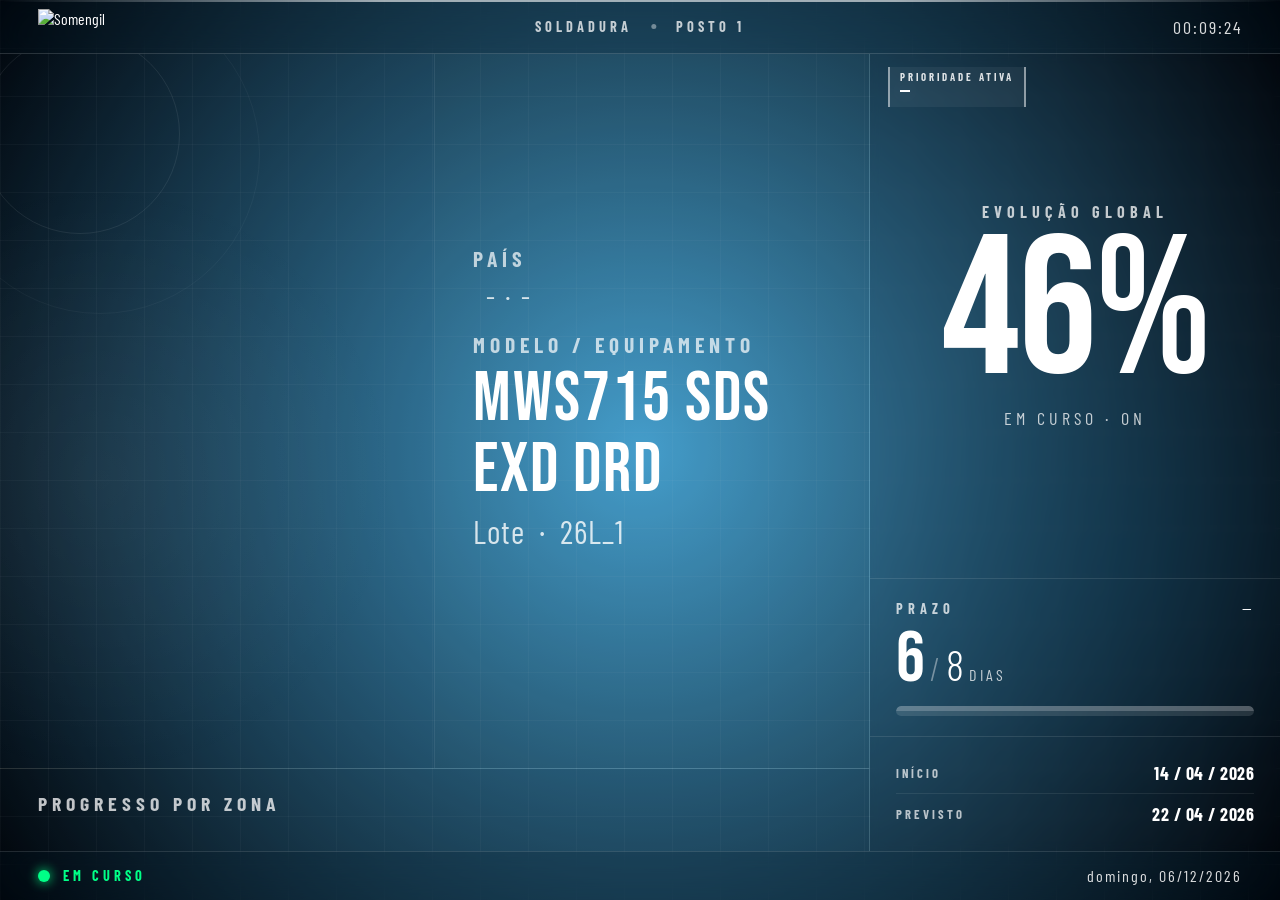
==== commit b9d24160: "Update index1.html" ====
--- a/index1.html
+++ b/index1.html
@@ -127,6 +127,44 @@
   white-space: nowrap;
 }
 
+.h-priority {
+  position: absolute;
+  top: clamp(8px, 1.4vh, 14px);
+  right: clamp(10px, 1.5vw, 18px);
+  z-index: 3;
+  display: flex; flex-direction: column; align-items: flex-end;
+  line-height: 1.05;
+  padding: 4px 10px;
+  border-left: 2px solid rgba(255, 255, 255, 0.5);
+  border-right: 2px solid rgba(255, 255, 255, 0.5);
+  background: rgba(255, 255, 255, 0.05);
+}
+.h-priority-label {
+  font-size: clamp(9px, 1.2vh, 12px);
+  font-weight: 700; letter-spacing: 3px;
+  text-transform: uppercase;
+  color: rgba(255, 255, 255, 0.85);
+}
+.h-priority-value {
+  font-family: 'Bebas Neue', sans-serif;
+  font-size: clamp(14px, 2.2vh, 22px);
+  letter-spacing: 2px;
+  color: #fff;
+  text-shadow: 0 0 20px rgba(255, 255, 255, 0.4);
+  white-space: nowrap;
+}
+.h-priority.is-empty .h-priority-value {
+  color: rgba(255,255,255,0.4);
+  text-shadow: none;
+}
+
+/* Variante esquerda: posicionada no canto superior esquerdo */
+.h-priority-left {
+  right: auto;
+  left: clamp(10px, 1.5vw, 18px);
+  align-items: flex-start;
+}
+
 /* ══════════════════════════════════════
    MAIN
 ══════════════════════════════════════ */
@@ -272,6 +310,31 @@
   color: rgba(255,255,255,0.8); text-transform: uppercase;
 }
 
+/* Modo grid 2x2 quando há mais do que um país */
+.id-pais.is-grid {
+  display: grid;
+  grid-template-columns: 1fr 1fr;
+  gap: clamp(6px, 1vh, 12px) clamp(14px, 2vw, 28px);
+  align-items: center;
+}
+.id-pais-cell {
+  display: flex;
+  align-items: center;
+  gap: clamp(6px, 0.8vw, 10px);
+  min-width: 0;
+}
+.id-pais-cell .id-flag {
+  font-size: clamp(20px, 3vh, 36px);
+  flex-shrink: 0;
+}
+.id-pais-cell .id-pais-info {
+  font-size: clamp(14px, 2vh, 24px);
+  letter-spacing: 1.5px;
+  white-space: nowrap;
+  overflow: hidden;
+  text-overflow: ellipsis;
+}
+
 /* BOTTOM LEFT — ZONAS
    Paddings e fontes agora fluidos para garantir que cabem sempre.
 */
@@ -388,6 +451,32 @@
   font-style: italic;
 }
 
+/* Variante: card com um único valor centrado (ex: Próxima Prioridade) */
+.zona-card.single {
+  justify-content: space-between;
+}
+.zona-card-single-value {
+  flex: 1;
+  display: flex;
+  align-items: center;
+  justify-content: center;
+  font-family: 'Bebas Neue', sans-serif;
+  font-size: clamp(28px, 5vh, 56px);
+  letter-spacing: 1px;
+  color: #fff;
+  text-shadow: 0 0 20px rgba(255, 255, 255, 0.4);
+  line-height: 1;
+  padding: 0 4px;
+  min-height: 0;
+  text-align: center;
+  word-break: break-word;
+}
+.zona-card.single.empty .zona-card-single-value {
+  color: rgba(255,255,255,0.35);
+  text-shadow: none;
+  font-size: clamp(20px, 3vh, 32px);
+}
+
 /* ══════════════════════════════════════
    RIGHT PANEL
 ══════════════════════════════════════ */
@@ -516,9 +605,6 @@
 .f-op-label { font-size: clamp(11px, 1.4vh, 14px); letter-spacing: 3px; text-transform: uppercase; color: rgba(255,255,255,0.75); white-space: nowrap; }
 .f-op { font-size: clamp(16px, 2vh, 22px); font-weight: 700; letter-spacing: 2px; text-transform: uppercase; color: #fff; white-space: nowrap; }
 
-.f-center { text-align: center; flex-shrink: 1; min-width: 0; }
-.f-nserie { font-size: clamp(13px, 1.8vh, 18px); letter-spacing: 3px; color: #fff; text-transform: uppercase; white-space: nowrap; overflow: hidden; text-overflow: ellipsis; }
-
 .f-right { text-align: right; flex-shrink: 0; }
 .f-date  { font-size: clamp(13px, 1.8vh, 18px); letter-spacing: 2px; color: rgba(255,255,255,0.85); white-space: nowrap; }
 
@@ -696,11 +782,9 @@
     </div>
 
     <div class="h-center">
-      <span class="h-badge">Montagem</span>
+      <span class="h-badge">Soldadura</span>
       <div class="h-sep"></div>
       <span class="h-badge">Posto 1</span>
-      <div class="h-sep"></div>
-      <span class="h-op">OP_149_2026</span>
     </div>
 
     <span class="h-time" id="htime">—</span>
@@ -745,7 +829,11 @@
     <div class="right">
 
       <!-- EVOLUÇÃO -->
-      <div class="globe-section" style="flex-direction:column;gap:clamp(6px,1vh,10px);">
+      <div class="globe-section" style="flex-direction:column;gap:clamp(6px,1vh,10px);position:relative;">
+        <div class="h-priority h-priority-left" id="prioridadeAtiva">
+          <span class="h-priority-label">Prioridade Ativa</span>
+          <span class="h-priority-value" id="prioridadeAtivaValue">—</span>
+        </div>
         <div style="font-size:clamp(14px,1.8vh,20px);font-weight:700;letter-spacing:5px;text-transform:uppercase;color:rgba(255,255,255,0.75);">Evolução Global</div>
         <div id="evNum" style="font-family:'Bebas Neue',sans-serif;font-size:clamp(140px,22vh,340px);line-height:.85;letter-spacing:-2px;">46%</div>
         <div id="statusLabel" style="font-size:clamp(15px,2vh,22px);letter-spacing:4px;color:rgba(255,255,255,0.75);text-transform:uppercase;">Em Curso · ON</div>
@@ -789,12 +877,9 @@
     <div class="f-left">
       <div class="f-dot"></div>
       <span class="f-status">Em Curso</span>
-      <span style="width:1px;height:20px;background:rgba(255,255,255,0.1);margin:0 8px;flex-shrink:0;"></span>
-      <span class="f-op-label">Operador</span>
-      <span class="f-op">Richard · Diogo</span>
-    </div>
-    <div class="f-center">
-      <div class="f-nserie">SWCG02003025</div>
+      <span class="f-op-divider" style="width:1px;height:20px;background:rgba(255,255,255,0.1);margin:0 8px;flex-shrink:0;display:none;"></span>
+      <span class="f-op-label" style="display:none;">Operador</span>
+      <span class="f-op" style="display:none;">Richard · Diogo</span>
     </div>
     <div class="f-right">
       <div class="f-date" id="fdate">—</div>
@@ -1405,16 +1490,13 @@
 const paisInfoEl = document.querySelector('.id-pais-info');
 const PAIS_INFO_FALLBACK = paisInfoEl ? paisInfoEl.textContent.trim() : 'Peru · EN';
 const flagEl = document.querySelector('.id-flag');
+const paisContainerEl = document.querySelector('.id-pais');
 const operadorEl = document.querySelector('.f-op');
 const OPERADOR_FALLBACK = operadorEl ? operadorEl.textContent.trim() : 'Richard · Diogo';
-const nserieEl = document.querySelector('.f-nserie');
-const NSERIE_FALLBACK = nserieEl ? nserieEl.textContent.trim() : 'SWCG02003025';
 const dataInicioEl = document.querySelectorAll('.d-v')[0];
 const DATA_INICIO_FALLBACK = dataInicioEl ? dataInicioEl.textContent.trim() : '14 / 04 / 2026';
 const dataPrevistaEl = document.querySelectorAll('.d-v')[1];
 const DATA_PREVISTA_FALLBACK = dataPrevistaEl ? dataPrevistaEl.textContent.trim() : '22 / 04 / 2026';
-const ordProdEl = document.querySelector('.h-op');
-const ORD_PROD_FALLBACK = ordProdEl ? ordProdEl.textContent.trim() : 'OP_149_2026';
 const folgaEl = document.getElementById('folgaSpan');
 const prazoUsedEl = document.getElementById('prazoUsed');
 const prazoBarEl = document.getElementById('prazoBar');
@@ -1439,7 +1521,6 @@
   {
     nome: 'Histórico',
     type: 'list',
-    tall: true,
     listSource: {
       tab: 'PS1',
       mode: 'row-headers',
@@ -1452,6 +1533,15 @@
   },
   { nome: 'Envolventes', header: 'ENVOLVENTES', column: 'AD' },
   { nome: 'Interior', header: 'INTERIOR', column: 'AC' },
+  {
+    nome: 'Próxima Prioridade',
+    type: 'single',
+    singleSource: {
+      tab: 'PS1',
+      header: 'Próxima Prioridade',
+      column: 'CH',
+    },
+  },
 ];
 
 // Cache simples para a lista de lotes — partilhado pelo refresh periódico
@@ -1653,6 +1743,17 @@
   return card;
 }
 
+function buildZonaSingleCard(config, value) {
+  const txt = value != null && String(value).trim() !== '' ? String(value).trim() : null;
+  const cls = txt ? 'going' : 'empty';
+  const card = document.createElement('div');
+  card.className = `zona-card single ${cls}${config.tall ? ' tall' : ''}`;
+  card.innerHTML = `
+    <div class="zona-card-label">${escapeHtml(config.nome)}</div>
+    <div class="zona-card-single-value">${escapeHtml(txt || '—')}</div>`;
+  return card;
+}
+
 function renderZones(rowData) {
   zg.innerHTML = '';
   ZONA_CONFIGS.forEach(config => {
@@ -1672,6 +1773,20 @@
           card.replaceWith(fresh);
         })
         .catch(err => console.warn(`Falha a carregar lista para "${config.nome}":`, err));
+    } else if (config.type === 'single') {
+      const src = config.singleSource || {};
+      const cacheKey = `single|${src.tab}|${src.column || src.header}`;
+      const cached = ZONA_LIST_CACHE[cacheKey];
+      const card = buildZonaSingleCard(config, cached);
+      zg.appendChild(card);
+
+      fetchSecondaryRowFields(src.tab, {
+        v: { header: src.header, column: src.column },
+      }).then(({ v }) => {
+        ZONA_LIST_CACHE[cacheKey] = v;
+        const fresh = buildZonaSingleCard(config, v);
+        card.replaceWith(fresh);
+      }).catch(err => console.warn(`Falha a carregar valor para "${config.nome}":`, err));
     } else {
       zg.appendChild(buildZonaPctCard(config, rowData));
     }
@@ -1762,13 +1877,47 @@
 
   // Modelo e Lote vêm do PS1!D (mais abaixo, no fetch ao PS1)
 
-  // País + Idioma vêm de montagemEditável!L22:L25 e M22:M25 (várias entradas)
+  // Helper: aplicar estado "vazio" (volta ao layout single com placeholder)
+  function setPaisEmpty() {
+    if (!paisContainerEl) return;
+    paisContainerEl.classList.remove('is-grid');
+    paisContainerEl.innerHTML = `
+      <span class="id-flag"></span>
+      <span class="id-pais-info">${PAIS_PLACEHOLDER}</span>`;
+  }
+
+  // Helper: aplicar estado "single" (1 par país/idioma)
+  function setPaisSingle(pais, idioma) {
+    if (!paisContainerEl) return;
+    paisContainerEl.classList.remove('is-grid');
+    const flag = getCountryFlag(pais) || '';
+    const idiomaTxt = idioma ? idioma.toUpperCase() : '—';
+    paisContainerEl.innerHTML = `
+      <span class="id-flag">${escapeHtml(flag)}</span>
+      <span class="id-pais-info">${escapeHtml(pais.toUpperCase())} · ${escapeHtml(idiomaTxt)}</span>`;
+  }
+
+  // Helper: aplicar estado "grid 2x2"
+  function setPaisGrid(pares) {
+    if (!paisContainerEl) return;
+    paisContainerEl.classList.add('is-grid');
+    paisContainerEl.innerHTML = pares.slice(0, 4).map(p => {
+      const flag = getCountryFlag(p.pais) || '';
+      const idiomaTxt = p.idioma ? p.idioma.toUpperCase() : '—';
+      return `
+        <div class="id-pais-cell">
+          <span class="id-flag">${escapeHtml(flag)}</span>
+          <span class="id-pais-info">${escapeHtml(p.pais.toUpperCase())} · ${escapeHtml(idiomaTxt)}</span>
+        </div>`;
+    }).join('');
+  }
+
+  // País + Idioma vêm de montagemEditável!L2:L6 e M2:M6 (várias entradas)
   const PAIS_PLACEHOLDER = '- · -';
   fetchSecondaryRowsRange('montagemEditável', {
     pais: { header: 'PAÍS', column: 'L' },
     idioma: { header: 'IDIOMA', column: 'M' },
   }, 2, 6).then(rows => {
-    // Manter só linhas com país preenchido
     const valid = rows
       .map(r => ({
         pais: r.pais != null ? String(r.pais).trim() : '',
@@ -1777,36 +1926,42 @@
       .filter(r => r.pais !== '');
 
     if (valid.length === 0) {
-      renderText(paisInfoEl, PAIS_PLACEHOLDER, PAIS_PLACEHOLDER);
-      if (flagEl) flagEl.textContent = '';
+      setPaisEmpty();
       return;
     }
 
-    const paisesStr = valid.map(r => r.pais.toUpperCase()).join(', ');
-    const idiomasStr = valid
-      .map(r => r.idioma ? r.idioma.toUpperCase() : '—')
-      .join(', ');
-    const flagsStr = valid.map(r => getCountryFlag(r.pais) || '').join('');
-
-    renderText(paisInfoEl, `${paisesStr} · ${idiomasStr}`, PAIS_PLACEHOLDER);
-    if (flagEl) flagEl.textContent = flagsStr;
-
-    // O globo só aceita um país de cada vez — usa o primeiro
+    // Ordenação alfabética pelo nome do país (locale PT, insensível a acentos/maiúsculas)
+    valid.sort((a, b) => a.pais.localeCompare(b.pais, 'pt', { sensitivity: 'base' }));
+
+    if (valid.length === 1) {
+      setPaisSingle(valid[0].pais, valid[0].idioma);
+    } else {
+      setPaisGrid(valid);
+    }
+
+    // O globo só aceita um país de cada vez — usa o primeiro (alfabeticamente)
     if (typeof updateGlobeDestination === 'function') {
       updateGlobeDestination(valid[0].pais);
     }
   }).catch(err => {
     console.warn('Falha a carregar países do montagemEditável:', err);
-    renderText(paisInfoEl, PAIS_PLACEHOLDER, PAIS_PLACEHOLDER);
-    if (flagEl) flagEl.textContent = '';
+    setPaisEmpty();
   });
 
   renderText(operadorEl, getFieldValue(sheetRow, 'OPERADOR', 'AH', OPERADOR_FALLBACK), OPERADOR_FALLBACK);
-  renderText(nserieEl, getFieldValue(sheetRow, 'N. SÉRIE', 'X', NSERIE_FALLBACK), NSERIE_FALLBACK);
 
   // Datas + Modelo/Lote vindos do PS1
   const DATE_PLACEHOLDER = '-- / -- / ----';
   const MODEL_PLACEHOLDER = '—';
+
+  // Atualiza o badge "Prioridade Ativa" no canto superior esquerdo
+  const ativaBox = document.getElementById('prioridadeAtiva');
+  const ativaValueEl = document.getElementById('prioridadeAtivaValue');
+  function setPrioridadeAtiva(value) {
+    const txt = value != null && String(value).trim() !== '' ? String(value).trim() : null;
+    if (ativaValueEl) ativaValueEl.textContent = txt || '—';
+    if (ativaBox) ativaBox.classList.toggle('is-empty', !txt);
+  }
 
   // Separa "MWS500 SDS - 87L" → { modelo: "MWS500 SDS", lote: "87L" }.
   // Se não terminar em "<2 dígitos>L", devolve { modelo: <string toda>, lote: null }.
@@ -1825,7 +1980,8 @@
     inicio: { header: 'INÍCIO SOLDADURA / ACABAMENTO', column: 'J' },
     previsto: { header: 'DATA PRETENDIDA', column: 'F' },
     modeloLote: { header: 'D', column: 'D' },
-  }).then(({ inicio, previsto, modeloLote }) => {
+    prioridadeAtiva: { header: 'Posto 1', column: 'CI' },
+  }).then(({ inicio, previsto, modeloLote, prioridadeAtiva }) => {
     const inicioFmt = inicio != null && String(inicio).trim() !== ''
       ? formatSheetDate(inicio) || DATE_PLACEHOLDER
       : DATE_PLACEHOLDER;
@@ -1843,6 +1999,8 @@
         ? `Lote &nbsp;·&nbsp; ${escapeHtml(lote)}`
         : 'Sem Lote';
     }
+
+    setPrioridadeAtiva(prioridadeAtiva);
   }).catch(err => {
     console.warn('Falha a carregar dados do PS1:', err);
     renderText(dataInicioEl, DATE_PLACEHOLDER, DATE_PLACEHOLDER);
@@ -1852,9 +2010,8 @@
     if (loteEl) {
       loteEl.innerHTML = 'Sem Lote';
     }
+    setPrioridadeAtiva(null);
   });
-
-  renderText(ordProdEl, getFieldValue(sheetRow, 'ORD. PROD.', 'I', ORD_PROD_FALLBACK), ORD_PROD_FALLBACK);
 
   updateStatus(sheetRow);
   renderZones(sheetRow);
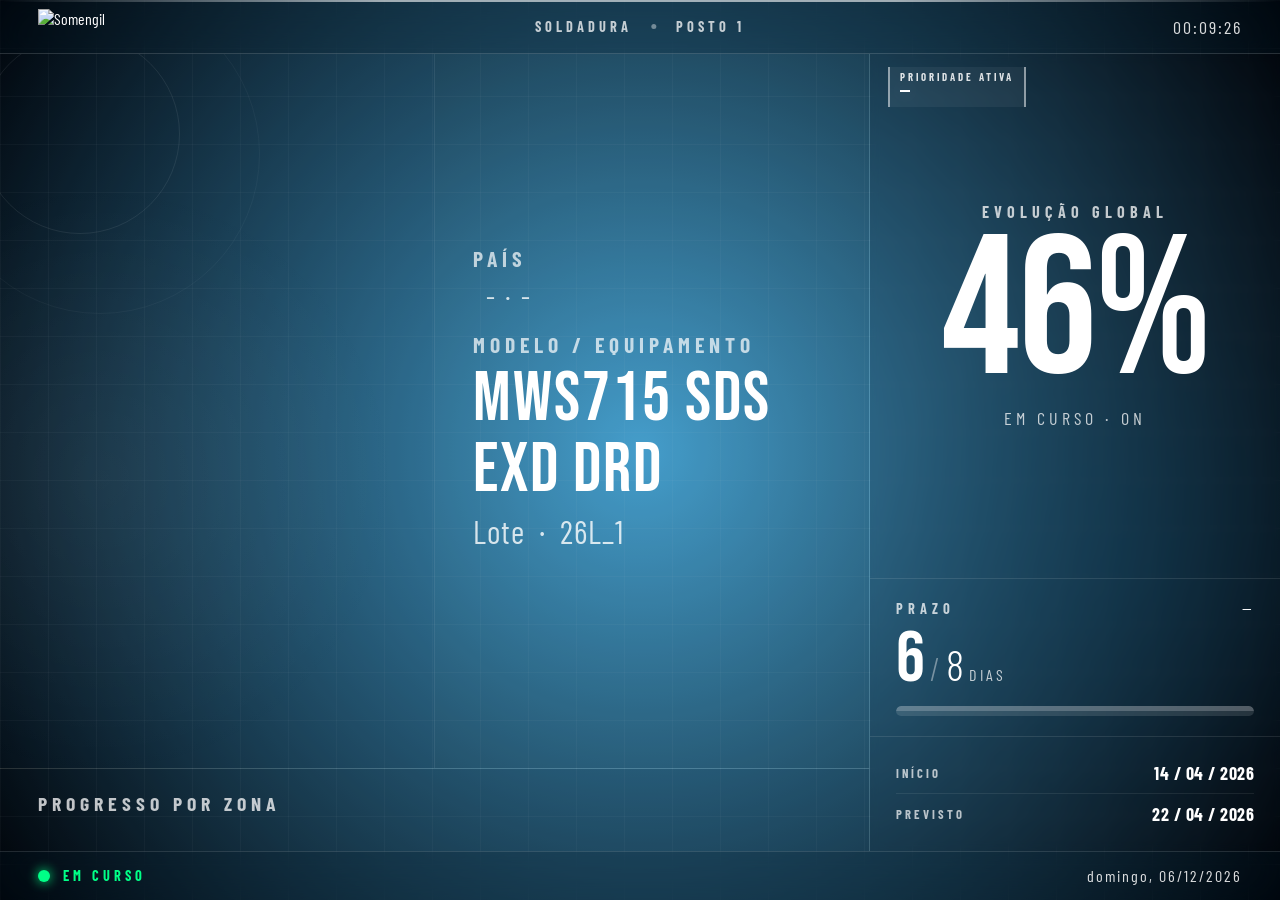
==== commit 19c22ba8: "refresh" ====
--- a/index1.html
+++ b/index1.html
@@ -1539,7 +1539,7 @@
     singleSource: {
       tab: 'PS1',
       header: 'Próxima Prioridade',
-      column: 'CH',
+      column: 'CN',
     },
   },
 ];
